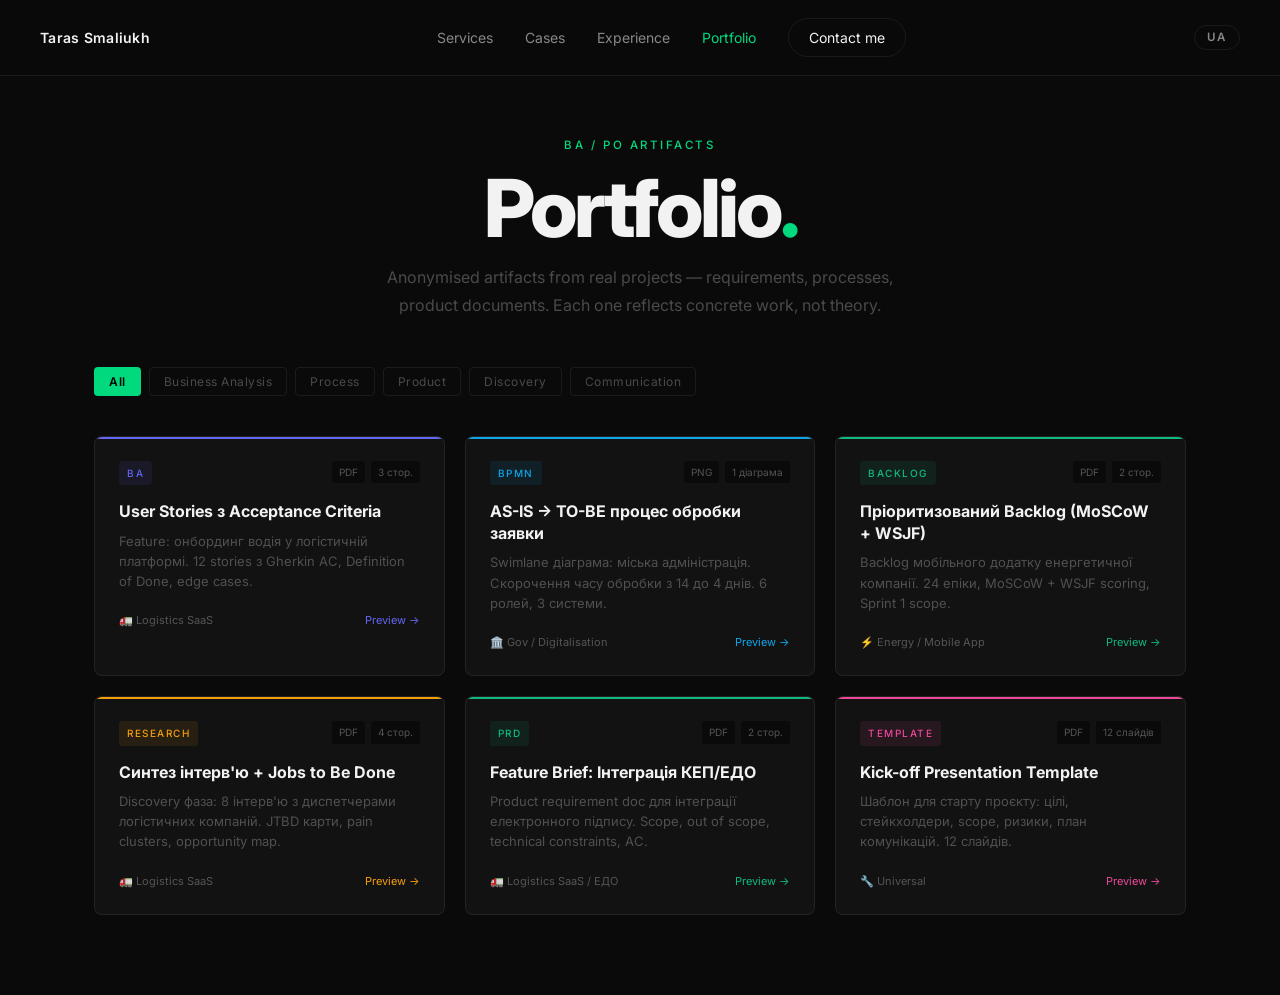
==== portfolio.html @ c3dc24fd "portfolio" ====
<!DOCTYPE html>
<html lang="en">
<head>
  <meta charset="UTF-8" />
  <meta name="viewport" content="width=device-width, initial-scale=1.0" />
  <title>Artifacts Portfolio — Taras Smaliukh</title>
  <meta name="description" content="BA/PO artifacts portfolio — user stories, BPMN processes, PRDs, discovery research. Anonymised real-project documents.">
  <link rel="preconnect" href="https://fonts.googleapis.com">
  <link href="https://fonts.googleapis.com/css2?family=Inter:wght@300;400;500;600;700;800&family=DM+Mono:wght@300;400;500&display=swap" rel="stylesheet">
  <link rel="stylesheet" href="style.css">
  <link rel="stylesheet" href="portfolio.css">
</head>
<body>

<!-- NAV -->
<nav class="nav" id="nav">
  <a class="nav__name" href="index.html">Taras Smaliukh</a>
  <div class="nav__links" id="navLinks">
    <a href="index.html#services" class="i18n" data-en="Services" data-uk="Послуги">Services</a>
    <a href="index.html#cases" class="i18n" data-en="Cases" data-uk="Кейси">Cases</a>
    <a href="index.html#timeline" class="i18n" data-en="Experience" data-uk="Досвід">Experience</a>
    <a href="portfolio.html" class="nav__portfolio-active">Portfolio</a>
    <a href="index.html#contact" class="nav__cta i18n" data-en="Contact me" data-uk="Зв'язатись">Contact me</a>
  </div>
  <div class="nav__right">
    <button class="lang-btn" id="langBtn" aria-label="Switch language">UA</button>
    <button class="nav__burger" aria-label="Menu" id="navBurger">
      <span></span><span></span><span></span>
    </button>
  </div>
</nav>

<!-- PAGE HEADER -->
<div class="pf-page-header">
  <div class="container">
    <span class="label fade-up i18n" data-en="BA / PO artifacts" data-uk="Артефакти BA / PO">BA / PO artifacts</span>
    <h1 class="pf-title fade-up">
      Portfolio<span class="pf-title-dot">.</span>
    </h1>
    <p class="pf-subtitle fade-up i18n"
       data-en="Anonymised artifacts from real projects — requirements, processes, product documents. Each one reflects concrete work, not theory."
       data-uk="Анонімізовані артефакти з реальних проектів — вимоги, процеси, продуктові документи. Кожен — конкретна робота, не теорія.">
      Anonymised artifacts from real projects — requirements, processes, product documents. Each one reflects concrete work, not theory.
    </p>
  </div>
</div>

<!-- FILTERS -->
<div class="pf-filters-bar">
  <div class="container">
    <div class="pf-filters" id="pfFilters"></div>
  </div>
</div>

<!-- GRID -->
<div class="pf-section">
  <div class="container">
    <div class="pf-grid" id="pfGrid"></div>
  </div>
</div>

<!-- MODAL -->
<div class="pf-overlay" id="pfOverlay" role="dialog" aria-modal="true">
  <div class="pf-modal" id="pfModal">
    <div class="pf-modal__header">
      <div>
        <span class="pf-modal__meta" id="pfModalMeta"></span>
        <h2 class="pf-modal__title" id="pfModalTitle"></h2>
      </div>
      <button class="pf-modal__close" id="pfModalClose" aria-label="Close">✕</button>
    </div>
    <div class="pf-modal__body">
      <div class="pf-preview" id="pfPreview"></div>
    </div>
  </div>
</div>

<script src="portfolio.js"></script>
</body>
</html>
---- style.css ----
/* ============================================================
   TOKENS
   ============================================================ */
:root {
  --bg:          #0a0a0a;
  --surface:     #121212;
  --surface-2:   #1a1a1a;
  --border:      rgba(255,255,255,.07);
  --border-h:    rgba(255,255,255,.14);
  --accent:      #00d97e;
  --accent-dim:  rgba(0,217,126,.1);
  --accent-glow: rgba(0,217,126,.25);
  --t1:          #f2f2f2;
  --t2:          rgba(242,242,242,.55);
  --t3:          rgba(242,242,242,.28);
  --r:           1.25rem;
  --font:        'Inter', -apple-system, sans-serif;
}

/* ============================================================
   RESET
   ============================================================ */
*, *::before, *::after { box-sizing: border-box; margin: 0; padding: 0; }
html  { scroll-behavior: smooth; font-size: 16px; }
body  {
  font-family: var(--font);
  background: var(--bg);
  color: var(--t1);
  line-height: 1.65;
  -webkit-font-smoothing: antialiased;
}
a    { color: inherit; text-decoration: none; }
img  { max-width: 100%; display: block; }
p    { line-height: 1.75; }

/* ============================================================
   LAYOUT
   ============================================================ */
.container {
  max-width: 1140px;
  margin: 0 auto;
  padding: 0 1.5rem;
}
.grid { display: grid; gap: 1.25rem; }
.grid--3 { grid-template-columns: repeat(auto-fit, minmax(260px, 1fr)); }

/* ============================================================
   NAV
   ============================================================ */
.nav {
  position: fixed;
  inset: 0 0 auto;
  z-index: 200;
  display: flex;
  align-items: center;
  justify-content: space-between;
  padding: 1.1rem 2.5rem;
  background: rgba(10,10,10,.85);
  backdrop-filter: blur(20px);
  -webkit-backdrop-filter: blur(20px);
  border-bottom: 1px solid var(--border);
  transition: padding .3s;
}
.nav.is-scrolled { padding-top: .75rem; padding-bottom: .75rem; }

.nav__name {
  font-size: .875rem;
  font-weight: 600;
  color: var(--t1);
  letter-spacing: .02em;
}
.nav__links {
  display: flex;
  align-items: center;
  gap: 2rem;
}
.nav__links a {
  font-size: .875rem;
  color: var(--t2);
  transition: color .2s;
}
.nav__links a:hover { color: var(--t1); }
.nav__cta {
  padding: .45rem 1.25rem;
  border: 1px solid var(--border);
  border-radius: 100px;
  color: var(--t1) !important;
  transition: border-color .2s, background .2s;
}
.nav__cta:hover {
  border-color: var(--accent) !important;
  background: var(--accent-dim) !important;
}

/* nav right group */
.nav__right {
  display: flex;
  align-items: center;
  gap: .75rem;
}

/* language toggle */
.lang-btn {
  background: none;
  border: 1px solid var(--border);
  color: var(--t2);
  border-radius: 100px;
  padding: .3rem .8rem;
  font-size: .72rem;
  font-family: var(--font);
  font-weight: 600;
  letter-spacing: .12em;
  cursor: pointer;
  transition: all .2s;
}
.lang-btn:hover { border-color: var(--accent); color: var(--accent); }

/* burger */
.nav__burger {
  display: none;
  flex-direction: column;
  gap: 5px;
  background: none;
  border: none;
  cursor: pointer;
  padding: .25rem;
}
.nav__burger span {
  display: block;
  width: 22px; height: 2px;
  background: var(--t1);
  border-radius: 2px;
}

/* ============================================================
   BUTTONS
   ============================================================ */
.btn {
  display: inline-flex;
  align-items: center;
  gap: .5rem;
  padding: .7rem 1.75rem;
  border-radius: 100px;
  font-size: .9rem;
  font-weight: 500;
  font-family: var(--font);
  cursor: pointer;
  transition: all .2s;
  border: none;
  white-space: nowrap;
}
.btn--primary { background: var(--accent); color: #000; }
.btn--primary:hover {
  background: #18f092;
  transform: translateY(-2px);
  box-shadow: 0 8px 24px var(--accent-glow);
}
.btn--ghost {
  background: transparent;
  color: var(--t1);
  border: 1px solid var(--border);
}
.btn--ghost:hover { border-color: var(--border-h); background: rgba(255,255,255,.05); }
.btn--cv { width: 100%; justify-content: center; margin-top: 1.5rem; }

/* ============================================================
   HERO — centered
   ============================================================ */
.hero {
  min-height: 100vh;
  display: flex;
  align-items: center;
  justify-content: center;
  padding: 9rem 2.5rem 5rem;
  background: radial-gradient(ellipse 60% 50% at 50% 80%, rgba(0,217,126,.05) 0%, transparent 70%);
}
.hero__inner {
  max-width: 820px;
  width: 100%;
  display: flex;
  flex-direction: column;
  align-items: center;
  text-align: center;
}

.hero__badge {
  display: inline-flex;
  align-items: center;
  gap: .5rem;
  padding: .35rem 1rem;
  border: 1px solid rgba(0,217,126,.3);
  background: var(--accent-dim);
  border-radius: 100px;
  font-size: .78rem;
  color: var(--accent);
  letter-spacing: .06em;
  text-transform: uppercase;
  margin-bottom: 2rem;
}
.hero__badge-dot {
  width: 7px; height: 7px;
  border-radius: 50%;
  background: var(--accent);
  animation: blink 2s ease-in-out infinite;
}
@keyframes blink {
  0%,100% { opacity: 1; }
  50%      { opacity: .25; }
}

.hero__title {
  font-size: clamp(2.75rem, 7vw, 5.5rem);
  font-weight: 800;
  line-height: 1.07;
  letter-spacing: -.03em;
  margin-bottom: 1.5rem;
}
.hero__title em { font-style: normal; color: var(--accent); }

.hero__sub {
  font-size: clamp(1rem, 2vw, 1.2rem);
  color: var(--t2);
  max-width: 560px;
  margin-bottom: 2.5rem;
  line-height: 1.7;
}

.hero__actions {
  display: flex;
  flex-wrap: wrap;
  gap: .875rem;
  justify-content: center;
  margin-bottom: 3.5rem;
}

.hero__stats {
  display: flex;
  align-items: center;
  flex-wrap: wrap;
  justify-content: center;
  gap: 1.75rem;
  padding: 1.5rem 2rem;
  background: var(--surface);
  border: 1px solid var(--border);
  border-radius: var(--r);
}
.stat { text-align: center; }
.stat__num {
  display: block;
  font-size: 1.9rem;
  font-weight: 700;
  color: var(--accent);
  line-height: 1;
  margin-bottom: .2rem;
}
.stat__label {
  font-size: .7rem;
  text-transform: uppercase;
  letter-spacing: .1em;
  color: var(--t2);
}
.stat__sep { width: 1px; height: 2.25rem; background: var(--border); }

/* ============================================================
   SECTIONS
   ============================================================ */
.section { padding: 6rem 0; }
.section--alt {
  background: var(--surface);
  border-top: 1px solid var(--border);
  border-bottom: 1px solid var(--border);
}
.section--cta {
  background: radial-gradient(ellipse 70% 60% at 50% 0%, rgba(0,217,126,.07) 0%, transparent 70%);
}

.section__head {
  text-align: center;
  margin-bottom: 3.5rem;
}
.section__head h2 {
  font-size: clamp(1.8rem, 4vw, 2.75rem);
  font-weight: 700;
  letter-spacing: -.025em;
  margin: .5rem 0 1rem;
}
.section__desc { color: var(--t2); font-size: 1.05rem; max-width: 480px; margin: 0 auto; }

.label {
  font-size: .72rem;
  text-transform: uppercase;
  letter-spacing: .22em;
  color: var(--accent);
  font-weight: 500;
}

/* ============================================================
   SERVICE CARDS
   ============================================================ */
.card {
  padding: 1.875rem;
  background: var(--surface);
  border: 1px solid var(--border);
  border-radius: var(--r);
  transition: border-color .25s, transform .25s, box-shadow .25s;
}
.card:hover {
  border-color: rgba(0,217,126,.25);
  transform: translateY(-3px);
  box-shadow: 0 12px 40px rgba(0,0,0,.4);
}
.card__icon { font-size: 1.75rem; margin-bottom: 1.1rem; }
.card h3 { font-size: 1.05rem; font-weight: 600; margin-bottom: .65rem; }
.card p  { font-size: .875rem; color: var(--t2); }

/* ============================================================
   PROCESS
   ============================================================ */
.process {
  display: flex;
  align-items: flex-start;
  gap: .5rem;
  flex-wrap: wrap;
  justify-content: center;
}
.process__step {
  flex: 1 1 180px;
  max-width: 220px;
  text-align: center;
  padding: 1.5rem 1rem;
}
.process__num {
  font-size: 2.75rem;
  font-weight: 800;
  color: var(--accent);
  opacity: .2;
  line-height: 1;
  margin-bottom: .75rem;
}
.process__step h3 { font-size: 1rem; font-weight: 600; margin-bottom: .5rem; }
.process__step p  { font-size: .84rem; color: var(--t2); line-height: 1.65; }
.process__arrow { font-size: 1.25rem; color: var(--t3); padding-top: 2.5rem; flex-shrink: 0; }

/* ============================================================
   CASE CARDS — always 2 columns
   ============================================================ */
.cases-grid {
  display: grid;
  grid-template-columns: repeat(2, 1fr);
  gap: 1.25rem;
}

.case-card {
  position: relative;
  padding: 2rem;
  background: var(--surface);
  border: 1px solid var(--border);
  border-radius: var(--r);
  overflow: hidden;
  transition: border-color .25s, transform .25s, box-shadow .25s;
}
.case-card::after {
  content: attr(data-n);
  position: absolute;
  top: 1.25rem; right: 1.75rem;
  font-size: 4.5rem;
  font-weight: 900;
  color: var(--t1);
  opacity: .03;
  line-height: 1;
  pointer-events: none;
  user-select: none;
}
.case-card:hover {
  border-color: rgba(0,217,126,.2);
  transform: translateY(-3px);
  box-shadow: 0 16px 48px rgba(0,0,0,.45);
}
.case-card__tag {
  display: inline-block;
  padding: .25rem .8rem;
  border: 1px solid var(--border);
  border-radius: 100px;
  font-size: .72rem;
  color: var(--t2);
  text-transform: uppercase;
  letter-spacing: .1em;
  margin-bottom: 1rem;
}
.case-card h3 { font-size: 1.1rem; font-weight: 600; margin-bottom: 1.25rem; line-height: 1.4; }
.case-card__body { display: flex; flex-direction: column; gap: .75rem; }
.case-card__body p { font-size: .875rem; color: var(--t2); }
.case-card__body strong { color: var(--t1); font-weight: 600; }
.accent-text { color: var(--accent); font-weight: 600; }

/* ============================================================
   TIMELINE
   ============================================================ */
.timeline {
  max-width: 780px;
  margin: 0 auto;
  position: relative;
}
.timeline::before {
  content: '';
  position: absolute;
  left: 148px;
  top: 0; bottom: 0;
  width: 1px;
  background: var(--border);
}
.timeline__item {
  display: grid;
  grid-template-columns: 140px 20px 1fr;
  gap: 0 1.5rem;
  padding: 1.25rem 0;
  cursor: pointer;
  align-items: start;
}
.timeline__meta { text-align: right; padding-top: .2rem; }
.timeline__period {
  font-size: .78rem;
  color: var(--t3);
  transition: color .2s;
}
.timeline__item:hover .timeline__period,
.timeline__item.is-active .timeline__period { color: var(--accent); }

.timeline__dot {
  width: 10px; height: 10px;
  border-radius: 50%;
  background: var(--surface-2);
  border: 2px solid var(--border);
  margin-top: .3rem;
  position: relative; left: 5px;
  transition: background .25s, box-shadow .25s, border-color .25s;
}
.timeline__item:hover .timeline__dot,
.timeline__item.is-active .timeline__dot {
  background: var(--accent);
  border-color: var(--accent);
  box-shadow: 0 0 14px var(--accent-glow);
}
.timeline__content h3 { font-size: 1.05rem; font-weight: 600; margin-bottom: .2rem; }
.timeline__role {
  display: block;
  font-size: .75rem;
  color: var(--accent);
  text-transform: uppercase;
  letter-spacing: .1em;
  margin-bottom: .5rem;
}
.timeline__content p {
  font-size: .84rem;
  color: var(--t2);
  line-height: 1.65;
  max-height: 0;
  overflow: hidden;
  opacity: 0;
  transition: max-height .4s ease, opacity .3s ease;
}
.timeline__item:hover .timeline__content p,
.timeline__item.is-active .timeline__content p { max-height: 120px; opacity: 1; }

/* ============================================================
   DOMAIN TAGS
   ============================================================ */
.tags { display: flex; flex-wrap: wrap; gap: .75rem; justify-content: center; }
.tag {
  padding: .55rem 1.25rem;
  border: 1px solid var(--border);
  border-radius: 100px;
  font-size: .875rem;
  color: var(--t2);
  transition: all .2s;
  cursor: default;
}
.tag:hover { border-color: rgba(0,217,126,.3); color: var(--t1); background: var(--accent-dim); }

/* ============================================================
   TOOLS
   ============================================================ */
.tools {
  display: grid;
  grid-template-columns: repeat(auto-fit, minmax(180px, 1fr));
  gap: 2rem;
}
.tool-group__label {
  font-size: .75rem;
  text-transform: uppercase;
  letter-spacing: .14em;
  color: var(--t2);
  margin-bottom: .75rem;
  font-weight: 500;
}
.tags--sm { gap: .5rem; justify-content: flex-start; }
.tags--sm .tag { padding: .4rem .9rem; font-size: .8rem; }

/* ============================================================
   CONTACT
   ============================================================ */
.contact-layout {
  display: grid;
  grid-template-columns: 300px 1fr;
  gap: 4rem;
  align-items: start;
}

.contact-left .label { display: block; margin-bottom: .5rem; }
.contact-left h2 {
  font-size: clamp(1.5rem, 3vw, 2.25rem);
  font-weight: 700;
  letter-spacing: -.025em;
  line-height: 1.25;
  margin-bottom: 1rem;
}
.contact-left > p { color: var(--t2); font-size: .95rem; margin-bottom: 1.75rem; }

.contact-info { display: flex; flex-direction: column; gap: .75rem; margin-bottom: 0; }
.contact-info__item {
  display: flex;
  align-items: center;
  gap: .75rem;
  font-size: .9rem;
  color: var(--t2);
  transition: color .2s;
}
a.contact-info__item:hover { color: var(--t1); }
.contact-info__icon { font-size: 1rem; flex-shrink: 0; }

/* form */
.contact-form {
  display: flex;
  flex-direction: column;
  gap: 1.25rem;
  background: var(--surface);
  border: 1px solid var(--border);
  border-radius: var(--r);
  padding: 2rem;
}
.form-row { display: grid; grid-template-columns: 1fr 1fr; gap: 1.25rem; }
.form-field { display: flex; flex-direction: column; gap: .4rem; }
.form-field label { font-size: .8rem; color: var(--t2); font-weight: 500; }
.form-field input,
.form-field textarea {
  background: var(--bg);
  border: 1px solid var(--border);
  border-radius: var(--r-sm, .75rem);
  padding: .75rem 1rem;
  color: var(--t1);
  font-family: var(--font);
  font-size: .9rem;
  outline: none;
  transition: border-color .2s;
  resize: none;
}
.form-field input:focus,
.form-field textarea:focus { border-color: var(--accent); }
.form-field input::placeholder,
.form-field textarea::placeholder { color: var(--t3); }

.form-actions { display: flex; align-items: center; gap: 1rem; flex-wrap: wrap; }

/* field error state */
.form-field.has-error label { color: #ff6b6b; }
.form-field.has-error input,
.form-field.has-error textarea { border-color: #ff6b6b; }

/* form status message */
.form-status { font-size: .875rem; line-height: 1.5; margin-top: .25rem; min-height: 1.25rem; }
.form-status--ok  { color: var(--accent); }
.form-status--err { color: #ff6b6b; }

/* copy email button */
.contact-info__copy {
  background: none;
  border: none;
  font-family: var(--font);
  cursor: pointer;
  text-align: left;
}
.contact-info__copy:hover { color: var(--t1); }

/* submit button disabled state */
.btn:disabled { opacity: .6; cursor: not-allowed; transform: none !important; box-shadow: none !important; }

/* ============================================================
   TOAST
   ============================================================ */
.toast {
  position: fixed;
  bottom: 2rem;
  left: 50%;
  transform: translateX(-50%) translateY(1rem);
  background: var(--surface-2);
  border: 1px solid var(--border);
  color: var(--t1);
  padding: .75rem 1.5rem;
  border-radius: 100px;
  font-size: .875rem;
  font-family: var(--font);
  white-space: nowrap;
  z-index: 9999;
  opacity: 0;
  transition: opacity .25s, transform .25s;
  pointer-events: none;
}
.toast--visible { opacity: 1; transform: translateX(-50%) translateY(0); }
.toast--success { border-color: rgba(0,217,126,.3); color: var(--accent); }

/* ============================================================
   FOOTER
   ============================================================ */
.footer { border-top: 1px solid var(--border); padding: 1.75rem 0; }
.footer__inner {
  display: flex;
  justify-content: space-between;
  align-items: center;
  flex-wrap: wrap;
  gap: .5rem;
  font-size: .82rem;
  color: var(--t3);
}

/* ============================================================
   SCROLL ANIMATIONS
   ============================================================ */
.fade-up {
  opacity: 0;
  transform: translateY(28px);
  transition: opacity .65s ease, transform .65s ease;
}
.fade-up.is-visible { opacity: 1; transform: translateY(0); }

.grid .fade-up:nth-child(2) { transition-delay: .08s; }
.grid .fade-up:nth-child(3) { transition-delay: .16s; }
.grid .fade-up:nth-child(4) { transition-delay: .24s; }
.grid .fade-up:nth-child(5) { transition-delay: .32s; }
.grid .fade-up:nth-child(6) { transition-delay: .40s; }

/* ============================================================
   RESPONSIVE
   ============================================================ */
@media (max-width: 900px) {
  .nav__links { display: none; }
  .nav__burger { display: flex; }
  .nav__links.is-open {
    display: flex;
    flex-direction: column;
    position: fixed;
    inset: 0;
    background: var(--surface);
    z-index: 199;
    justify-content: center;
    align-items: center;
    gap: 2rem;
  }
  .nav__links.is-open a { font-size: 1.25rem; }
}

@media (max-width: 840px) {
  .contact-layout { grid-template-columns: 1fr; gap: 2.5rem; }
  .btn--cv { width: auto; }
}

@media (max-width: 720px) {
  .hero { padding: 7rem 1.5rem 3.5rem; }
  .hero__stats { gap: 1.25rem; padding: 1.25rem 1.5rem; }
  .stat__sep { display: none; }
  .section { padding: 4rem 0; }
  .process__arrow { display: none; }
  .process { flex-direction: column; align-items: center; }
  .cases-grid { grid-template-columns: 1fr; }
  .timeline::before { left: 108px; }
  .timeline__item { grid-template-columns: 100px 20px 1fr; gap: 0 1rem; }
  .footer__inner { flex-direction: column; text-align: center; }
}

@media (max-width: 540px) {
  .nav { padding-left: 1.25rem; padding-right: 1.25rem; }
  .form-row { grid-template-columns: 1fr; }
  .form-actions { flex-direction: column; align-items: flex-start; }
  .hero__stats { flex-direction: column; align-items: center; }
}
---- portfolio.css ----
/* ============================================================
   PORTFOLIO PAGE
   ============================================================ */

/* --- Active nav link --- */
.nav__portfolio-active {
  color: var(--accent) !important;
}

/* --- Page header --- */
.pf-page-header {
  padding: 130px 0 48px;
  text-align: center;
}

.pf-title {
  font-size: clamp(40px, 7vw, 80px);
  font-weight: 800;
  letter-spacing: -3px;
  margin: 12px 0 16px;
  line-height: 1;
}

.pf-title-dot { color: var(--accent); }

.pf-subtitle {
  color: var(--t3);
  font-size: 1rem;
  max-width: 520px;
  margin: 0 auto;
  line-height: 1.7;
}

/* --- Filters --- */
.pf-filters-bar {
  padding: 0 0 40px;
}

.pf-filters {
  display: flex;
  gap: 8px;
  flex-wrap: wrap;
}

.pf-filter-btn {
  padding: 6px 14px;
  border-radius: 4px;
  font-size: 12px;
  font-family: inherit;
  letter-spacing: 0.5px;
  cursor: pointer;
  border: 1px solid var(--border);
  background: transparent;
  color: var(--t3);
  transition: all 0.2s;
}

.pf-filter-btn:hover { color: var(--t1); border-color: #444; }

.pf-filter-btn.is-active {
  border-color: transparent;
  color: #000;
  font-weight: 600;
}

/* --- Grid --- */
.pf-section {
  padding-bottom: 80px;
}

.pf-grid {
  display: grid;
  grid-template-columns: repeat(auto-fill, minmax(310px, 1fr));
  gap: 20px;
}

/* --- Card --- */
.pf-card {
  background: var(--surface);
  border: 1px solid var(--border);
  border-radius: 8px;
  padding: 24px;
  position: relative;
  overflow: hidden;
  cursor: pointer;
  transition: transform 0.25s ease, border-color 0.25s ease;
}

.pf-card:hover {
  transform: translateY(-4px);
  border-color: #333;
}

.pf-card__accent {
  position: absolute;
  top: 0; left: 0; right: 0;
  height: 2px;
}

.pf-card__top {
  display: flex;
  justify-content: space-between;
  align-items: flex-start;
  margin-bottom: 16px;
}

.pf-tag {
  font-size: 10px;
  font-weight: 500;
  letter-spacing: 1.5px;
  text-transform: uppercase;
  padding: 4px 8px;
  border-radius: 3px;
}

.pf-card__badges {
  display: flex;
  gap: 6px;
}

.pf-badge {
  font-size: 10px;
  color: #555;
  background: var(--bg);
  padding: 3px 7px;
  border-radius: 3px;
}

.pf-card__title {
  font-size: 16px;
  font-weight: 700;
  margin: 0 0 8px;
  line-height: 1.35;
}

.pf-card__desc {
  font-size: 13px;
  color: var(--t3);
  line-height: 1.55;
  margin: 0 0 20px;
}

.pf-card__footer {
  display: flex;
  justify-content: space-between;
  align-items: center;
}

.pf-card__domain { font-size: 11px; color: #555; }

.pf-card__cta {
  font-size: 11px;
  display: flex;
  align-items: center;
  gap: 4px;
}

/* --- Modal --- */
.pf-overlay {
  position: fixed;
  inset: 0;
  background: rgba(0,0,0,0.85);
  display: flex;
  align-items: center;
  justify-content: center;
  z-index: 1000;
  padding: 20px;
  opacity: 0;
  pointer-events: none;
  transition: opacity 0.2s;
}

.pf-overlay.is-open {
  opacity: 1;
  pointer-events: auto;
}

.pf-modal {
  background: var(--surface);
  border: 1px solid #222;
  border-radius: 10px;
  width: 100%;
  max-width: 680px;
  max-height: 85vh;
  overflow: hidden;
  display: flex;
  flex-direction: column;
  transform: translateY(20px);
  transition: transform 0.25s ease;
}

.pf-overlay.is-open .pf-modal {
  transform: translateY(0);
}

.pf-modal__header {
  padding: 20px 24px;
  border-bottom: 1px solid var(--border);
  display: flex;
  justify-content: space-between;
  align-items: flex-start;
}

.pf-modal__meta {
  font-size: 10px;
  letter-spacing: 1.5px;
  text-transform: uppercase;
  display: block;
  margin-bottom: 6px;
}

.pf-modal__title {
  font-size: 20px;
  font-weight: 700;
  margin: 0;
  line-height: 1.3;
}

.pf-modal__close {
  background: var(--bg);
  border: none;
  color: var(--t3);
  width: 32px;
  height: 32px;
  border-radius: 6px;
  cursor: pointer;
  font-size: 16px;
  display: flex;
  align-items: center;
  justify-content: center;
  font-family: inherit;
  flex-shrink: 0;
  margin-left: 12px;
  transition: color 0.2s;
}

.pf-modal__close:hover { color: var(--t1); }

.pf-modal__body {
  padding: 20px 24px;
  overflow-y: auto;
  flex: 1;
}

.pf-preview {
  background: var(--bg);
  border: 1px solid var(--border);
  border-radius: 6px;
  padding: 20px;
}

.pf-preview pre {
  margin: 0;
  font-size: 12px;
  line-height: 1.75;
  color: #aaa;
  white-space: pre-wrap;
  font-family: 'DM Mono', 'Fira Code', 'Consolas', monospace;
}

/* --- Cases CTA (in index.html) --- */
.cases-cta {
  text-align: center;
  padding-top: 2.5rem;
}

.cases-cta p {
  color: var(--t3);
  margin-bottom: 1rem;
  font-size: 0.9rem;
}

/* --- Responsive --- */
@media (max-width: 720px) {
  .pf-grid { grid-template-columns: 1fr; }
  .pf-title { letter-spacing: -2px; }
  .pf-page-header { padding-top: 110px; }
}

@media (max-width: 540px) {
  .pf-modal { max-height: 95vh; }
  .pf-modal__header { padding: 16px; }
  .pf-modal__body { padding: 16px; }
}
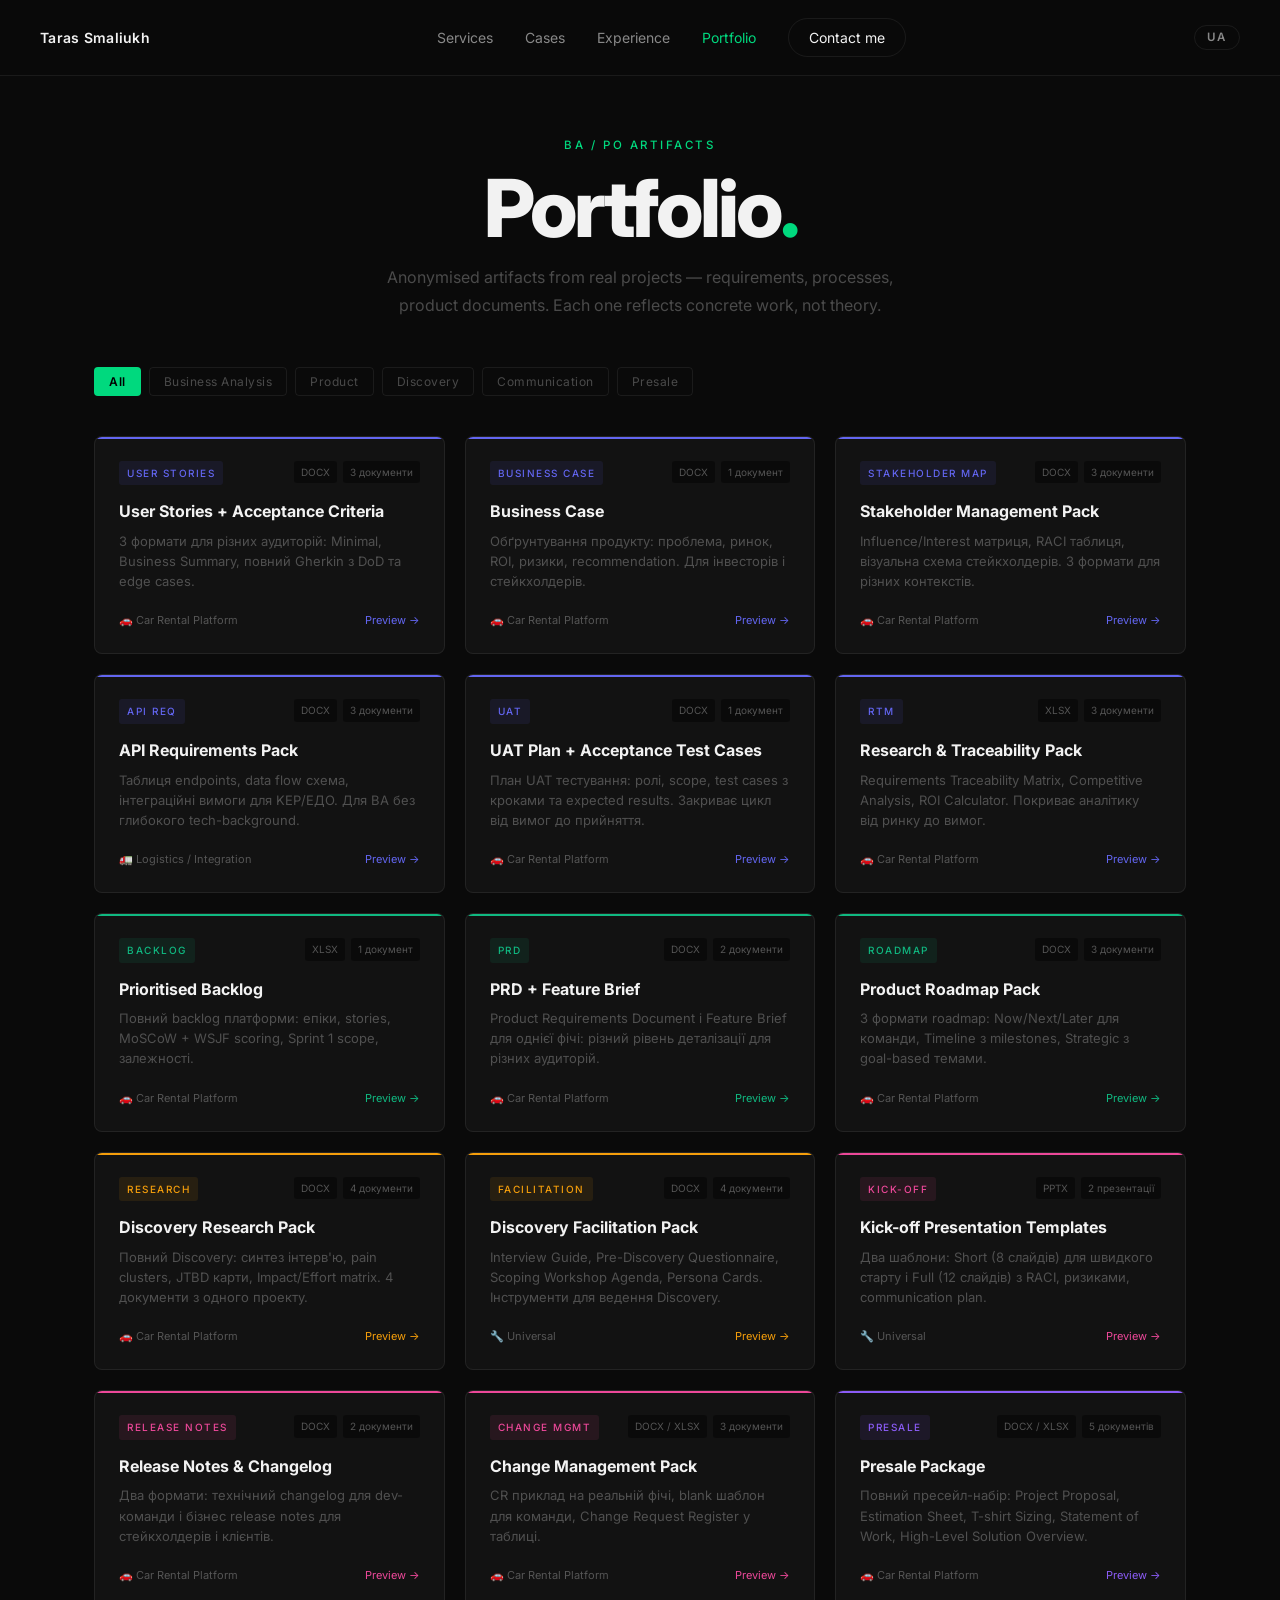
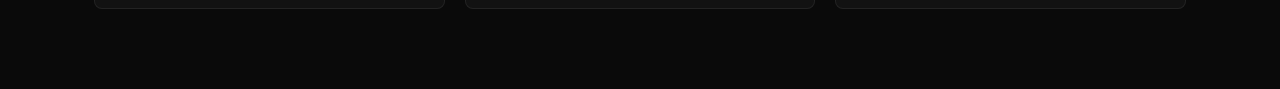
==== commit f3703eee: "portfolio: expand to 15 real artifact cards with Drive URL support" ====
--- a/portfolio.html
+++ b/portfolio.html
@@ -71,6 +71,7 @@
     </div>
     <div class="pf-modal__body">
       <div class="pf-preview" id="pfPreview"></div>
+      <div class="pf-modal__footer" id="pfModalFooter"></div>
     </div>
   </div>
 </div>
--- a/portfolio.css
+++ b/portfolio.css
@@ -258,6 +258,43 @@
   font-family: 'DM Mono', 'Fira Code', 'Consolas', monospace;
 }
 
+/* --- Modal footer --- */
+.pf-modal__footer {
+  margin-top: 16px;
+}
+
+.pf-btn-drive {
+  display: inline-block;
+  width: 100%;
+  padding: 12px;
+  border-radius: 6px;
+  color: #000;
+  font-size: 13px;
+  font-weight: 600;
+  font-family: inherit;
+  text-align: center;
+  text-decoration: none;
+  letter-spacing: 0.3px;
+  transition: opacity 0.2s;
+}
+
+.pf-btn-drive:hover { opacity: 0.85; }
+
+.pf-no-link {
+  font-size: 12px;
+  color: #555;
+  text-align: center;
+  margin: 0;
+  padding: 8px 0;
+}
+
+.pf-no-link a {
+  color: var(--accent);
+  text-decoration: none;
+}
+
+.pf-no-link a:hover { text-decoration: underline; }
+
 /* --- Cases CTA (in index.html) --- */
 .cases-cta {
   text-align: center;
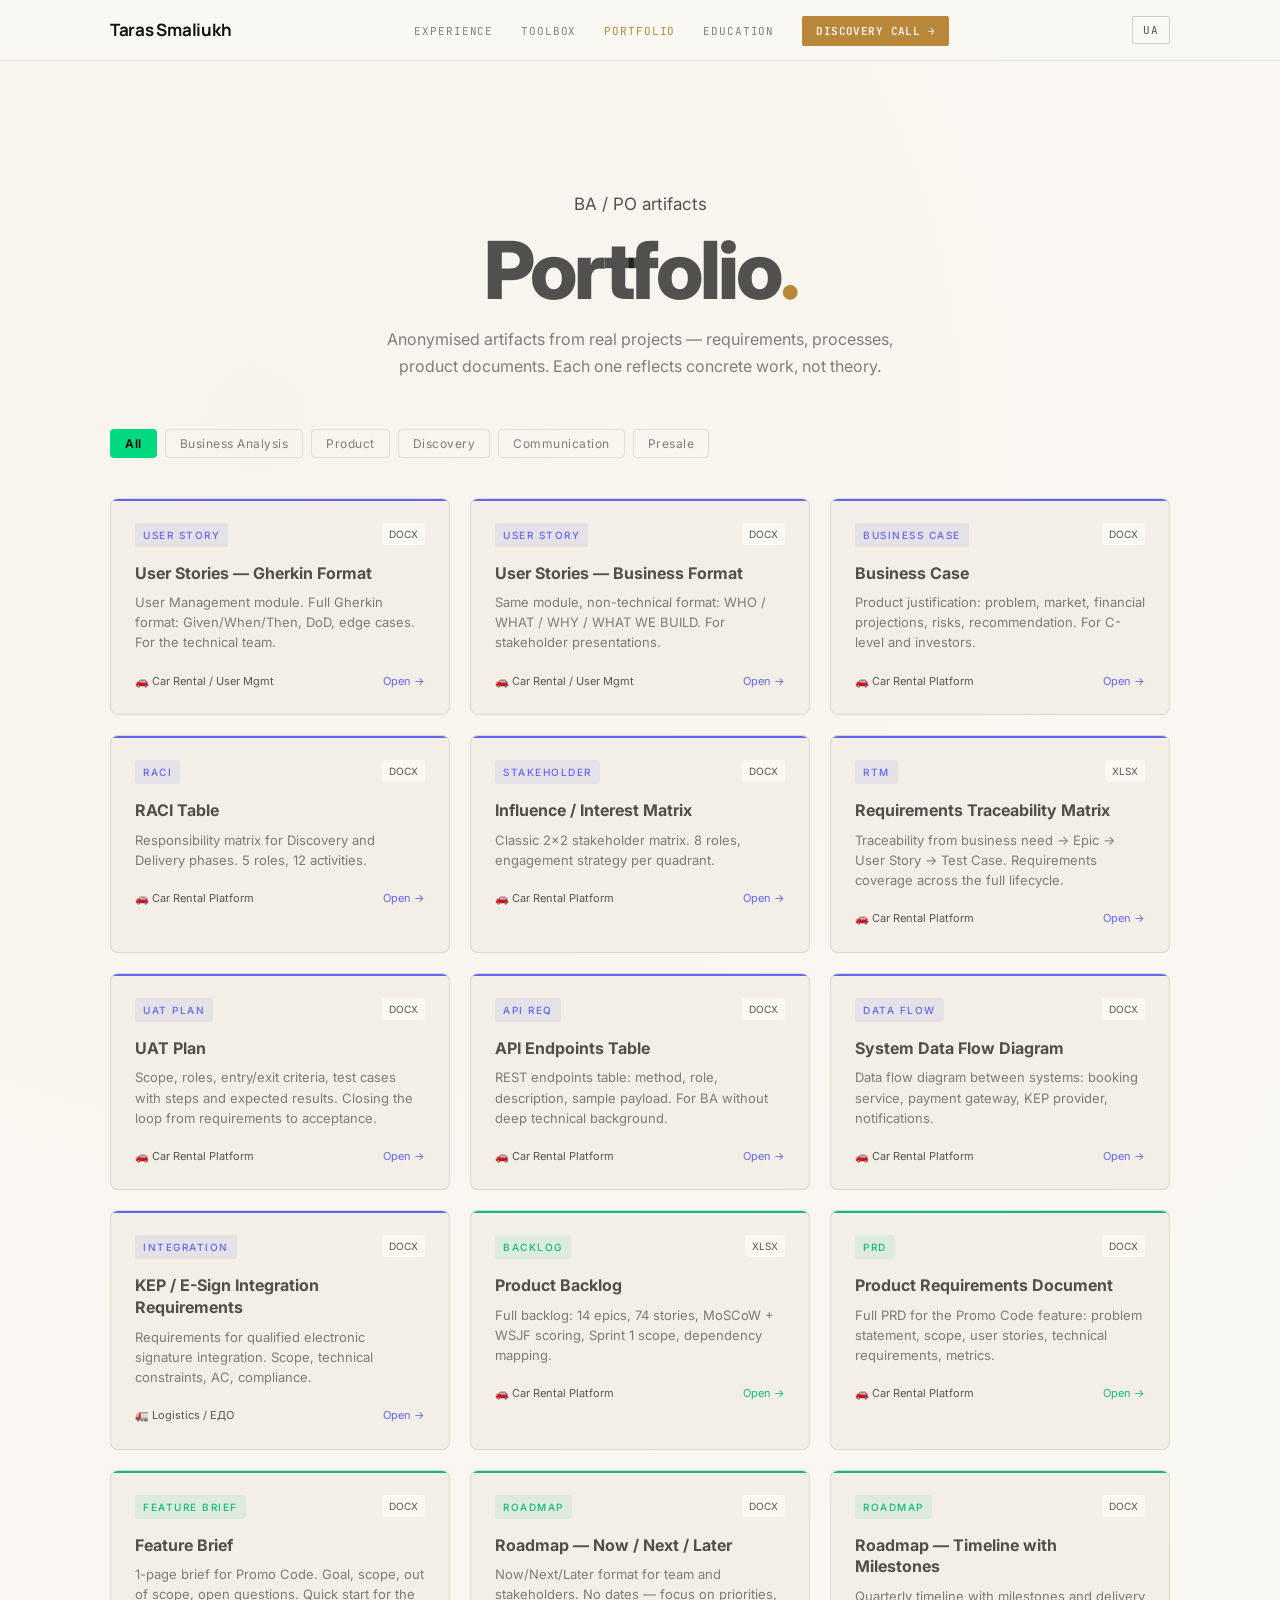
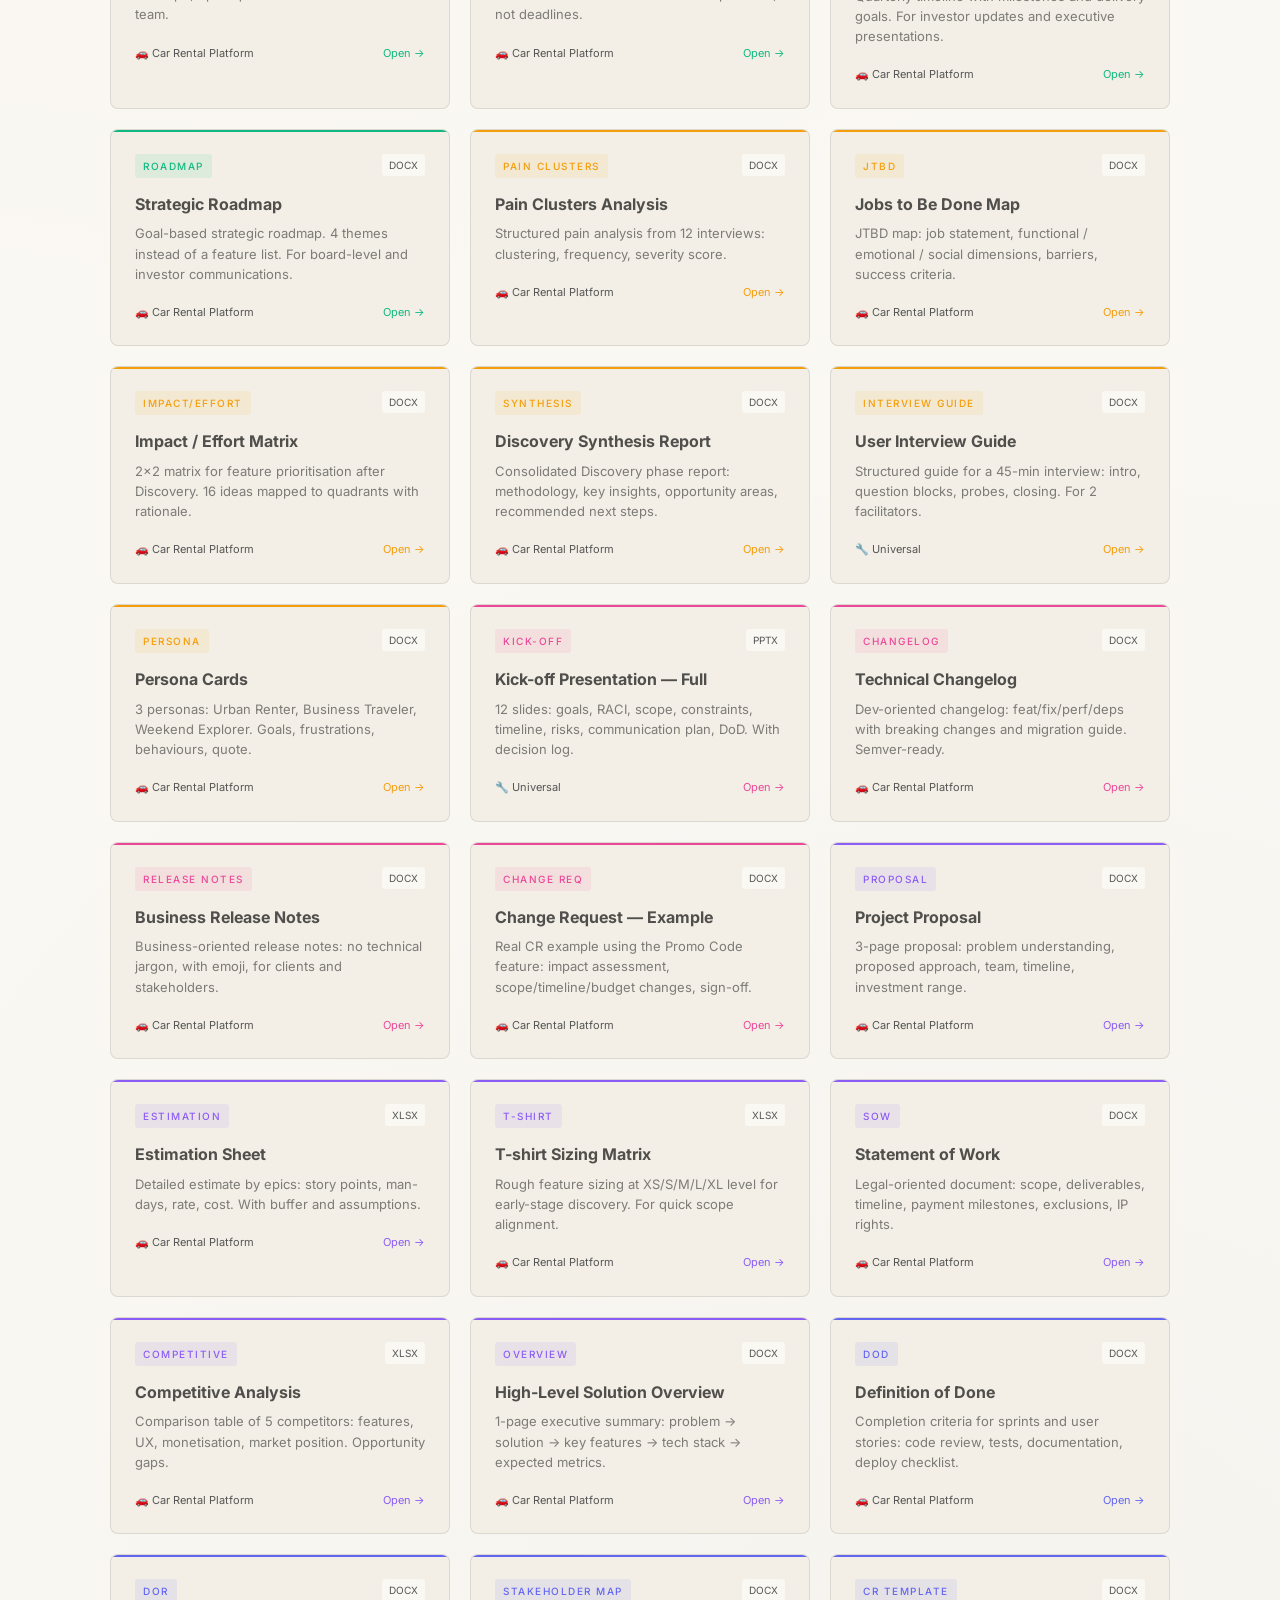
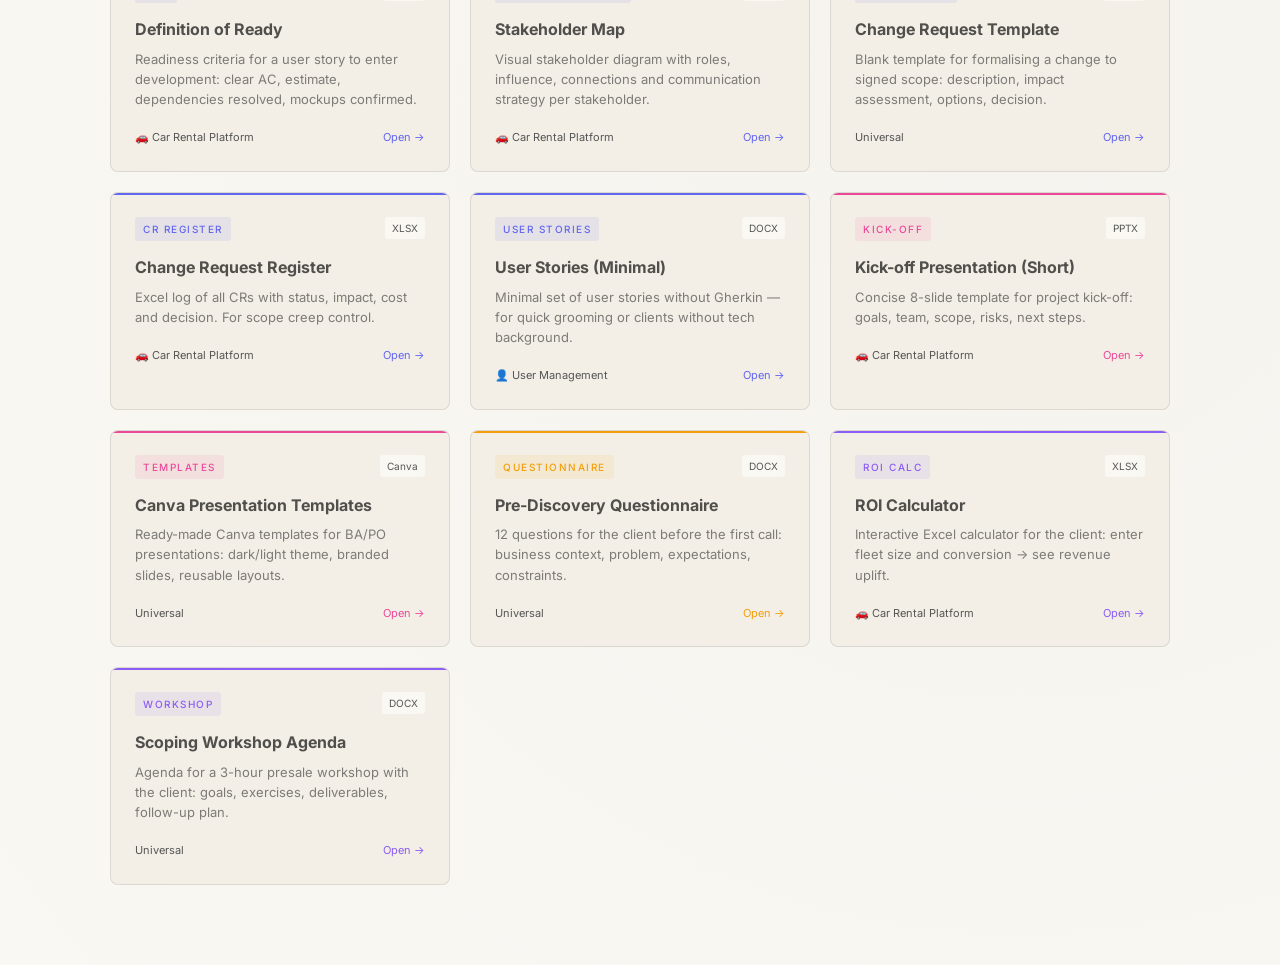
==== commit d453ccd2: "feat(cv): restore Portfolio page to nav + align design with Paper Atelier ivory/gold theme - Add Por" ====
--- a/portfolio.html
+++ b/portfolio.html
@@ -6,7 +6,8 @@
   <title>Artifacts Portfolio — Taras Smaliukh</title>
   <meta name="description" content="BA/PO artifacts portfolio — user stories, BPMN processes, PRDs, discovery research. Anonymised real-project documents.">
   <link rel="preconnect" href="https://fonts.googleapis.com">
-  <link href="https://fonts.googleapis.com/css2?family=Inter:wght@300;400;500;600;700;800&family=DM+Mono:wght@300;400;500&display=swap" rel="stylesheet">
+  <link rel="preconnect" href="https://fonts.gstatic.com" crossorigin>
+  <link href="https://fonts.googleapis.com/css2?family=Manrope:wght@400;500;600;700;800&family=Inter:wght@400;500;600;700&family=JetBrains+Mono:wght@400;500;600&display=swap" rel="stylesheet">
   <link rel="stylesheet" href="style.css">
   <link rel="stylesheet" href="portfolio.css">
 </head>
@@ -14,19 +15,21 @@
 
 <!-- NAV -->
 <nav class="nav" id="nav">
-  <a class="nav__name" href="index.html">Taras Smaliukh</a>
-  <div class="nav__links" id="navLinks">
-    <a href="index.html#services" class="i18n" data-en="Services" data-uk="Послуги">Services</a>
-    <a href="index.html#cases" class="i18n" data-en="Cases" data-uk="Кейси">Cases</a>
-    <a href="index.html#timeline" class="i18n" data-en="Experience" data-uk="Досвід">Experience</a>
-    <a href="portfolio.html" class="nav__portfolio-active">Portfolio</a>
-    <a href="index.html#contact" class="nav__cta i18n" data-en="Contact me" data-uk="Зв'язатись">Contact me</a>
-  </div>
-  <div class="nav__right">
-    <button class="lang-btn" id="langBtn" aria-label="Switch language">UA</button>
-    <button class="nav__burger" aria-label="Menu" id="navBurger">
-      <span></span><span></span><span></span>
-    </button>
+  <div class="nav__inner">
+    <a class="nav__name" href="index.html">Taras Smaliukh</a>
+    <ul class="nav__links" id="navLinks">
+      <li><a href="index.html#experience" class="i18n" data-en="Experience" data-uk="Досвід">Experience</a></li>
+      <li><a href="index.html#tools" class="i18n" data-en="Toolbox" data-uk="Інструменти">Toolbox</a></li>
+      <li><a href="portfolio.html" class="nav__portfolio-active i18n" data-en="Portfolio" data-uk="Портфоліо">Portfolio</a></li>
+      <li><a href="index.html#education" class="i18n" data-en="Education" data-uk="Освіта">Education</a></li>
+      <li><a href="https://ascendgriffin.org" target="_blank" rel="noopener" class="nav__cta i18n" data-en="Discovery Call →" data-uk="Discovery Call →">Discovery Call →</a></li>
+    </ul>
+    <div class="nav__right">
+      <button class="lang-btn" id="langBtn" aria-label="Switch language">UA</button>
+      <button class="nav__burger" aria-label="Menu" id="navBurger">
+        <span></span><span></span><span></span>
+      </button>
+    </div>
   </div>
 </nav>
 
--- a/style.css
+++ b/style.css
@@ -1,135 +1,340 @@
 /* ============================================================
-   TOKENS
-   ============================================================ */
+   ASCEND GRIFFIN-aligned CV site — Paper Atelier theme
+   ============================================================ */
+
 :root {
-  --bg:          #0a0a0a;
-  --surface:     #121212;
-  --surface-2:   #1a1a1a;
-  --border:      rgba(255,255,255,.07);
-  --border-h:    rgba(255,255,255,.14);
-  --accent:      #00d97e;
-  --accent-dim:  rgba(0,217,126,.1);
-  --accent-glow: rgba(0,217,126,.25);
-  --t1:          #f2f2f2;
-  --t2:          rgba(242,242,242,.55);
-  --t3:          rgba(242,242,242,.28);
-  --r:           1.25rem;
-  --font:        'Inter', -apple-system, sans-serif;
+  /* Backgrounds (Paper Atelier ivory-first) */
+  --bg-0: #FAF8F3;
+  --bg-1: #F3EFE6;
+  --bg-2: #EAE4D6;
+  --bg-3: #E0D8C4;
+  --bg-ink: #1A1916;
+
+  /* Text */
+  --text-1: #111111;
+  --text-2: rgba(17, 17, 17, .72);
+  --text-3: rgba(17, 17, 17, .52);
+  --text-4: rgba(17, 17, 17, .32);
+  --text-on-ink: #FAFAFA;
+  --text-on-ink-muted: rgba(250, 250, 250, .72);
+
+  /* Borders */
+  --border-1: rgba(17, 17, 17, .10);
+  --border-2: rgba(17, 17, 17, .18);
+  --border-3: rgba(17, 17, 17, .34);
+
+  /* Accent — editorial gold (matches Ascend Griffin) */
+  --accent: #B8873A;
+  --accent-hover: #A3762A;
+  --accent-pressed: #8B6422;
+  --accent-subtle: rgba(184, 135, 58, .10);
+  --accent-border: rgba(184, 135, 58, .40);
+  --accent-ink: #FAF8F3;
+
+  /* Semantic */
+  --success: #2E7D4F;
+  --warning: #B5721B;
+  --danger: #B23B3B;
+
+  /* Fonts */
+  --font-display: "Manrope", ui-sans-serif, system-ui, sans-serif;
+  --font-body: "Inter", ui-sans-serif, system-ui, sans-serif;
+  --font-mono: "JetBrains Mono", ui-monospace, SFMono-Regular, Menlo, monospace;
+
+  /* Motion */
+  --dur-fast: 140ms;
+  --dur-base: 240ms;
+  --ease: cubic-bezier(0.2, 0.8, 0.2, 1);
+
+  /* Shadow */
+  --shadow-sm: 0 1px 2px rgba(17, 17, 17, .04), 0 1px 3px rgba(17, 17, 17, .06);
+  --shadow-md: 0 4px 12px rgba(17, 17, 17, .06), 0 2px 4px rgba(17, 17, 17, .04);
+  --shadow-lg: 0 18px 36px rgba(17, 17, 17, .08), 0 6px 12px rgba(17, 17, 17, .05);
+
+  --r: 4px;
+  --container: 1140px;
 }
 
 /* ============================================================
    RESET
    ============================================================ */
 *, *::before, *::after { box-sizing: border-box; margin: 0; padding: 0; }
-html  { scroll-behavior: smooth; font-size: 16px; }
-body  {
-  font-family: var(--font);
-  background: var(--bg);
-  color: var(--t1);
-  line-height: 1.65;
+html { scroll-behavior: smooth; font-size: 16px; }
+body {
+  font-family: var(--font-body);
+  background: var(--bg-0);
+  color: var(--text-2);
+  font-size: 17px;
+  line-height: 1.6;
   -webkit-font-smoothing: antialiased;
-}
-a    { color: inherit; text-decoration: none; }
-img  { max-width: 100%; display: block; }
-p    { line-height: 1.75; }
+  -moz-osx-font-smoothing: grayscale;
+  background-image:
+    radial-gradient(circle at 20% 10%, rgba(184, 135, 58, .03), transparent 40%),
+    radial-gradient(circle at 80% 80%, rgba(17, 17, 17, .02), transparent 40%);
+}
+a { color: inherit; text-decoration: none; }
+img { max-width: 100%; display: block; }
+button { font-family: inherit; cursor: pointer; }
+
+:focus { outline: none; }
+:focus-visible {
+  outline: 2px solid var(--accent);
+  outline-offset: 3px;
+  border-radius: 2px;
+}
 
 /* ============================================================
    LAYOUT
    ============================================================ */
 .container {
-  max-width: 1140px;
+  max-width: var(--container);
   margin: 0 auto;
-  padding: 0 1.5rem;
-}
-.grid { display: grid; gap: 1.25rem; }
-.grid--3 { grid-template-columns: repeat(auto-fit, minmax(260px, 1fr)); }
+  padding: 0 40px;
+}
+@media (max-width: 720px) {
+  .container { padding: 0 20px; }
+}
+
+.section {
+  padding: 88px 0;
+}
+.section--alt {
+  background: var(--bg-1);
+}
+.section__head {
+  margin-bottom: 56px;
+  max-width: 720px;
+}
+.section__head h2 {
+  font-family: var(--font-display);
+  font-size: clamp(28px, 4vw, 40px);
+  font-weight: 800;
+  letter-spacing: -0.025em;
+  line-height: 1.1;
+  color: var(--text-1);
+  margin: 0 0 16px;
+}
+.section__head em {
+  font-style: italic;
+  color: var(--accent);
+  font-weight: 700;
+}
+.section__head .label {
+  display: inline-block;
+  font-family: var(--font-mono);
+  font-size: 11px;
+  letter-spacing: 0.14em;
+  text-transform: uppercase;
+  color: var(--accent-pressed);
+  margin-bottom: 16px;
+}
+.section__desc {
+  font-size: 17px;
+  line-height: 1.6;
+  color: var(--text-2);
+  max-width: 56ch;
+  margin: 0;
+}
 
 /* ============================================================
    NAV
    ============================================================ */
 .nav {
-  position: fixed;
-  inset: 0 0 auto;
-  z-index: 200;
+  position: sticky;
+  top: 0;
+  z-index: 100;
+  background: var(--bg-0);
+  border-bottom: 1px solid var(--border-1);
+  transition: padding var(--dur-fast) var(--ease);
+}
+.nav__inner {
+  max-width: var(--container);
+  margin: 0 auto;
+  padding: 16px 40px;
   display: flex;
   align-items: center;
   justify-content: space-between;
-  padding: 1.1rem 2.5rem;
-  background: rgba(10,10,10,.85);
-  backdrop-filter: blur(20px);
-  -webkit-backdrop-filter: blur(20px);
-  border-bottom: 1px solid var(--border);
-  transition: padding .3s;
-}
-.nav.is-scrolled { padding-top: .75rem; padding-bottom: .75rem; }
-
+  gap: 24px;
+}
+@media (max-width: 720px) {
+  .nav__inner { padding: 14px 20px; }
+}
 .nav__name {
-  font-size: .875rem;
-  font-weight: 600;
-  color: var(--t1);
-  letter-spacing: .02em;
+  font-family: var(--font-display);
+  font-size: 17px;
+  font-weight: 700;
+  letter-spacing: -0.015em;
+  color: var(--text-1);
 }
 .nav__links {
   display: flex;
   align-items: center;
-  gap: 2rem;
+  gap: 28px;
+  list-style: none;
 }
 .nav__links a {
-  font-size: .875rem;
-  color: var(--t2);
-  transition: color .2s;
-}
-.nav__links a:hover { color: var(--t1); }
+  font-family: var(--font-mono);
+  font-size: 11px;
+  letter-spacing: 0.08em;
+  text-transform: uppercase;
+  color: var(--text-3);
+  transition: color var(--dur-fast) var(--ease);
+}
+.nav__links a:hover { color: var(--text-1); }
 .nav__cta {
-  padding: .45rem 1.25rem;
-  border: 1px solid var(--border);
-  border-radius: 100px;
-  color: var(--t1) !important;
-  transition: border-color .2s, background .2s;
+  background: var(--accent);
+  color: var(--accent-ink) !important;
+  padding: 8px 14px;
+  border-radius: 2px;
+  font-weight: 600;
+  letter-spacing: 0.04em !important;
+  transition: background var(--dur-fast) var(--ease);
 }
 .nav__cta:hover {
-  border-color: var(--accent) !important;
-  background: var(--accent-dim) !important;
-}
-
-/* nav right group */
-.nav__right {
-  display: flex;
-  align-items: center;
-  gap: .75rem;
-}
-
-/* language toggle */
+  background: var(--accent-hover);
+  color: var(--accent-ink) !important;
+}
+.nav__right { display: flex; align-items: center; gap: 16px; }
 .lang-btn {
-  background: none;
-  border: 1px solid var(--border);
-  color: var(--t2);
-  border-radius: 100px;
-  padding: .3rem .8rem;
-  font-size: .72rem;
-  font-family: var(--font);
-  font-weight: 600;
-  letter-spacing: .12em;
-  cursor: pointer;
-  transition: all .2s;
-}
-.lang-btn:hover { border-color: var(--accent); color: var(--accent); }
-
-/* burger */
+  background: transparent;
+  border: 1px solid var(--border-2);
+  padding: 6px 10px;
+  font-family: var(--font-mono);
+  font-size: 11px;
+  letter-spacing: 0.08em;
+  color: var(--text-2);
+  border-radius: 2px;
+  transition: all var(--dur-fast) var(--ease);
+}
+.lang-btn:hover { border-color: var(--accent); color: var(--accent-pressed); }
 .nav__burger {
   display: none;
+  background: transparent;
+  border: 1px solid var(--border-2);
+  padding: 6px 10px;
+  border-radius: 2px;
   flex-direction: column;
-  gap: 5px;
-  background: none;
-  border: none;
-  cursor: pointer;
-  padding: .25rem;
+  gap: 3px;
 }
 .nav__burger span {
   display: block;
-  width: 22px; height: 2px;
-  background: var(--t1);
-  border-radius: 2px;
+  width: 16px;
+  height: 1.5px;
+  background: var(--text-1);
+}
+@media (max-width: 720px) {
+  .nav__links { display: none; }
+  .nav__burger { display: flex; }
+  .nav__links.is-open {
+    display: flex;
+    flex-direction: column;
+    position: absolute;
+    top: 100%;
+    left: 0;
+    right: 0;
+    background: var(--bg-0);
+    padding: 20px;
+    border-bottom: 1px solid var(--border-1);
+    align-items: flex-start;
+    gap: 18px;
+  }
+}
+
+/* ============================================================
+   HERO
+   ============================================================ */
+.hero {
+  padding: 88px 0 72px;
+  border-bottom: 1px solid var(--border-1);
+}
+@media (max-width: 720px) {
+  .hero { padding: 60px 0 56px; }
+}
+.hero__inner {
+  max-width: var(--container);
+  margin: 0 auto;
+  padding: 0 40px;
+}
+@media (max-width: 720px) {
+  .hero__inner { padding: 0 20px; }
+}
+.hero__badge {
+  display: inline-flex;
+  align-items: center;
+  gap: 14px;
+  font-family: var(--font-mono);
+  font-size: 11px;
+  letter-spacing: 0.12em;
+  text-transform: uppercase;
+  color: var(--accent-pressed);
+  margin-bottom: 28px;
+}
+.hero__badge::before {
+  content: "";
+  width: 28px;
+  height: 1px;
+  background: var(--accent-pressed);
+}
+.hero__title {
+  font-family: var(--font-display);
+  font-size: clamp(36px, 5.6vw, 64px);
+  font-weight: 800;
+  letter-spacing: -0.03em;
+  line-height: 1.05;
+  color: var(--text-1);
+  margin: 0 0 28px;
+  max-width: 19ch;
+}
+.hero__title em {
+  font-style: italic;
+  font-weight: 700;
+  color: var(--accent);
+}
+.hero__sub {
+  font-size: 19px;
+  line-height: 1.55;
+  color: var(--text-2);
+  max-width: 58ch;
+  margin: 0 0 40px;
+}
+.hero__actions {
+  display: flex;
+  flex-wrap: wrap;
+  gap: 14px;
+  align-items: center;
+  margin-bottom: 48px;
+}
+.hero__stats {
+  display: grid;
+  grid-template-columns: repeat(4, 1fr);
+  gap: 0;
+  border-top: 1px solid var(--border-1);
+  padding-top: 32px;
+}
+@media (max-width: 720px) {
+  .hero__stats { grid-template-columns: repeat(2, 1fr); gap: 24px 16px; }
+}
+.stat {
+  display: flex;
+  flex-direction: column;
+  gap: 6px;
+}
+.stat__num {
+  font-family: var(--font-display);
+  font-size: clamp(28px, 3vw, 36px);
+  font-weight: 800;
+  letter-spacing: -0.02em;
+  color: var(--text-1);
+  line-height: 1;
+  font-variant-numeric: tabular-nums;
+}
+.stat__label {
+  font-family: var(--font-mono);
+  font-size: 11px;
+  letter-spacing: 0.08em;
+  text-transform: uppercase;
+  color: var(--text-3);
+  line-height: 1.4;
 }
 
 /* ============================================================
@@ -138,547 +343,555 @@
 .btn {
   display: inline-flex;
   align-items: center;
-  gap: .5rem;
-  padding: .7rem 1.75rem;
-  border-radius: 100px;
-  font-size: .9rem;
-  font-weight: 500;
-  font-family: var(--font);
+  gap: 10px;
+  padding: 14px 22px;
+  font-family: var(--font-display);
+  font-size: 15px;
+  font-weight: 600;
+  letter-spacing: -0.01em;
+  border-radius: 2px;
+  border: 1px solid transparent;
+  text-decoration: none;
+  transition: all var(--dur-base) var(--ease);
   cursor: pointer;
-  transition: all .2s;
-  border: none;
   white-space: nowrap;
 }
-.btn--primary { background: var(--accent); color: #000; }
+.btn--primary {
+  background: var(--accent);
+  color: var(--accent-ink);
+}
 .btn--primary:hover {
-  background: #18f092;
-  transform: translateY(-2px);
-  box-shadow: 0 8px 24px var(--accent-glow);
+  background: var(--accent-hover);
+  transform: translateY(-1px);
 }
 .btn--ghost {
   background: transparent;
-  color: var(--t1);
-  border: 1px solid var(--border);
-}
-.btn--ghost:hover { border-color: var(--border-h); background: rgba(255,255,255,.05); }
-.btn--cv { width: 100%; justify-content: center; margin-top: 1.5rem; }
-
-/* ============================================================
-   HERO — centered
-   ============================================================ */
-.hero {
-  min-height: 100vh;
-  display: flex;
-  align-items: center;
-  justify-content: center;
-  padding: 9rem 2.5rem 5rem;
-  background: radial-gradient(ellipse 60% 50% at 50% 80%, rgba(0,217,126,.05) 0%, transparent 70%);
-}
-.hero__inner {
-  max-width: 820px;
-  width: 100%;
-  display: flex;
-  flex-direction: column;
-  align-items: center;
-  text-align: center;
-}
-
-.hero__badge {
-  display: inline-flex;
-  align-items: center;
-  gap: .5rem;
-  padding: .35rem 1rem;
-  border: 1px solid rgba(0,217,126,.3);
-  background: var(--accent-dim);
-  border-radius: 100px;
-  font-size: .78rem;
-  color: var(--accent);
-  letter-spacing: .06em;
-  text-transform: uppercase;
-  margin-bottom: 2rem;
-}
-.hero__badge-dot {
-  width: 7px; height: 7px;
-  border-radius: 50%;
-  background: var(--accent);
-  animation: blink 2s ease-in-out infinite;
-}
-@keyframes blink {
-  0%,100% { opacity: 1; }
-  50%      { opacity: .25; }
-}
-
-.hero__title {
-  font-size: clamp(2.75rem, 7vw, 5.5rem);
-  font-weight: 800;
-  line-height: 1.07;
-  letter-spacing: -.03em;
-  margin-bottom: 1.5rem;
-}
-.hero__title em { font-style: normal; color: var(--accent); }
-
-.hero__sub {
-  font-size: clamp(1rem, 2vw, 1.2rem);
-  color: var(--t2);
-  max-width: 560px;
-  margin-bottom: 2.5rem;
-  line-height: 1.7;
-}
-
-.hero__actions {
-  display: flex;
-  flex-wrap: wrap;
-  gap: .875rem;
-  justify-content: center;
-  margin-bottom: 3.5rem;
-}
-
-.hero__stats {
-  display: flex;
-  align-items: center;
-  flex-wrap: wrap;
-  justify-content: center;
-  gap: 1.75rem;
-  padding: 1.5rem 2rem;
-  background: var(--surface);
-  border: 1px solid var(--border);
-  border-radius: var(--r);
-}
-.stat { text-align: center; }
-.stat__num {
-  display: block;
-  font-size: 1.9rem;
-  font-weight: 700;
-  color: var(--accent);
-  line-height: 1;
-  margin-bottom: .2rem;
-}
-.stat__label {
-  font-size: .7rem;
-  text-transform: uppercase;
-  letter-spacing: .1em;
-  color: var(--t2);
-}
-.stat__sep { width: 1px; height: 2.25rem; background: var(--border); }
-
-/* ============================================================
-   SECTIONS
-   ============================================================ */
-.section { padding: 6rem 0; }
-.section--alt {
-  background: var(--surface);
-  border-top: 1px solid var(--border);
-  border-bottom: 1px solid var(--border);
-}
-.section--cta {
-  background: radial-gradient(ellipse 70% 60% at 50% 0%, rgba(0,217,126,.07) 0%, transparent 70%);
-}
-
-.section__head {
-  text-align: center;
-  margin-bottom: 3.5rem;
-}
-.section__head h2 {
-  font-size: clamp(1.8rem, 4vw, 2.75rem);
-  font-weight: 700;
-  letter-spacing: -.025em;
-  margin: .5rem 0 1rem;
-}
-.section__desc { color: var(--t2); font-size: 1.05rem; max-width: 480px; margin: 0 auto; }
-
-.label {
-  font-size: .72rem;
-  text-transform: uppercase;
-  letter-spacing: .22em;
-  color: var(--accent);
-  font-weight: 500;
-}
-
-/* ============================================================
-   SERVICE CARDS
-   ============================================================ */
-.card {
-  padding: 1.875rem;
-  background: var(--surface);
-  border: 1px solid var(--border);
-  border-radius: var(--r);
-  transition: border-color .25s, transform .25s, box-shadow .25s;
-}
-.card:hover {
-  border-color: rgba(0,217,126,.25);
-  transform: translateY(-3px);
-  box-shadow: 0 12px 40px rgba(0,0,0,.4);
-}
-.card__icon { font-size: 1.75rem; margin-bottom: 1.1rem; }
-.card h3 { font-size: 1.05rem; font-weight: 600; margin-bottom: .65rem; }
-.card p  { font-size: .875rem; color: var(--t2); }
-
-/* ============================================================
-   PROCESS
-   ============================================================ */
-.process {
-  display: flex;
-  align-items: flex-start;
-  gap: .5rem;
-  flex-wrap: wrap;
-  justify-content: center;
-}
-.process__step {
-  flex: 1 1 180px;
-  max-width: 220px;
-  text-align: center;
-  padding: 1.5rem 1rem;
-}
-.process__num {
-  font-size: 2.75rem;
-  font-weight: 800;
-  color: var(--accent);
-  opacity: .2;
-  line-height: 1;
-  margin-bottom: .75rem;
-}
-.process__step h3 { font-size: 1rem; font-weight: 600; margin-bottom: .5rem; }
-.process__step p  { font-size: .84rem; color: var(--t2); line-height: 1.65; }
-.process__arrow { font-size: 1.25rem; color: var(--t3); padding-top: 2.5rem; flex-shrink: 0; }
-
-/* ============================================================
-   CASE CARDS — always 2 columns
+  color: var(--text-1);
+  border: 1px solid var(--border-2);
+}
+.btn--ghost:hover {
+  background: var(--bg-1);
+  border-color: var(--accent);
+}
+
+/* ============================================================
+   CASES
    ============================================================ */
 .cases-grid {
   display: grid;
   grid-template-columns: repeat(2, 1fr);
-  gap: 1.25rem;
-}
-
+  gap: 0;
+  border-top: 1px solid var(--border-1);
+  border-left: 1px solid var(--border-1);
+}
+@media (max-width: 860px) {
+  .cases-grid { grid-template-columns: 1fr; }
+}
 .case-card {
+  padding: 36px 28px;
+  border-right: 1px solid var(--border-1);
+  border-bottom: 1px solid var(--border-1);
+  background: var(--bg-0);
+  transition: background var(--dur-base) var(--ease), transform var(--dur-base) var(--ease);
+}
+.case-card:hover {
+  background: var(--bg-1);
+  transform: translateY(-2px);
+}
+.case-card__num {
+  font-family: var(--font-mono);
+  font-size: 56px;
+  font-weight: 500;
+  letter-spacing: -0.03em;
+  color: var(--accent);
+  line-height: 1;
+  margin-bottom: 20px;
+  font-variant-numeric: tabular-nums;
+}
+.case-card h3 {
+  font-family: var(--font-display);
+  font-size: 18px;
+  font-weight: 700;
+  letter-spacing: -0.015em;
+  line-height: 1.35;
+  color: var(--text-1);
+  margin: 0 0 16px;
+  min-height: 60px;
+}
+.case-card__body {
+  font-size: 14px;
+  line-height: 1.6;
+  color: var(--text-2);
+  margin: 0 0 22px;
+}
+.case-card__steps {
+  padding-top: 18px;
+  border-top: 1px solid var(--border-1);
+  margin-bottom: 18px;
+}
+.case-card__steps-label {
+  font-family: var(--font-mono);
+  font-size: 11px;
+  letter-spacing: 0.08em;
+  text-transform: uppercase;
+  color: var(--text-3);
+  margin-bottom: 12px;
+}
+.case-card__steps ol {
+  list-style: none;
+  counter-reset: step;
+  padding: 0;
+  margin: 0;
+}
+.case-card__steps li {
   position: relative;
-  padding: 2rem;
-  background: var(--surface);
-  border: 1px solid var(--border);
-  border-radius: var(--r);
-  overflow: hidden;
-  transition: border-color .25s, transform .25s, box-shadow .25s;
-}
-.case-card::after {
-  content: attr(data-n);
+  padding-left: 28px;
+  margin-bottom: 10px;
+  font-size: 13.5px;
+  line-height: 1.5;
+  color: var(--text-2);
+  counter-increment: step;
+}
+.case-card__steps li:last-child { margin-bottom: 0; }
+.case-card__steps li::before {
+  content: counter(step, decimal-leading-zero);
   position: absolute;
-  top: 1.25rem; right: 1.75rem;
-  font-size: 4.5rem;
-  font-weight: 900;
-  color: var(--t1);
-  opacity: .03;
-  line-height: 1;
-  pointer-events: none;
-  user-select: none;
-}
-.case-card:hover {
-  border-color: rgba(0,217,126,.2);
-  transform: translateY(-3px);
-  box-shadow: 0 16px 48px rgba(0,0,0,.45);
-}
-.case-card__tag {
+  left: 0;
+  top: 1px;
+  font-family: var(--font-mono);
+  font-size: 11px;
+  color: var(--accent);
+  font-weight: 500;
+  letter-spacing: 0.04em;
+}
+.case-card__result {
+  padding-top: 16px;
+  border-top: 1px solid var(--border-1);
+  font-family: var(--font-mono);
+  font-size: 11px;
+  color: var(--text-3);
+  line-height: 1.55;
+}
+.case-card__result-label {
+  color: var(--accent-pressed);
+  font-weight: 600;
+  margin-right: 4px;
+}
+
+/* ============================================================
+   TIMELINE
+   ============================================================ */
+.timeline {
+  border-left: 2px solid var(--border-1);
+  padding-left: 32px;
+  position: relative;
+}
+.timeline__item {
+  margin-bottom: 36px;
+  position: relative;
+  cursor: pointer;
+  transition: opacity var(--dur-fast) var(--ease);
+}
+.timeline__item::before {
+  content: "";
+  position: absolute;
+  left: -39px;
+  top: 6px;
+  width: 12px;
+  height: 12px;
+  border-radius: 50%;
+  background: var(--bg-0);
+  border: 2px solid var(--border-2);
+  transition: border-color var(--dur-fast) var(--ease), background var(--dur-fast) var(--ease);
+}
+.timeline__item:hover::before { border-color: var(--accent); }
+.timeline__item.is-active::before { background: var(--accent); border-color: var(--accent); }
+.timeline__period {
+  font-family: var(--font-mono);
+  font-size: 11px;
+  letter-spacing: 0.08em;
+  text-transform: uppercase;
+  color: var(--text-3);
+  margin-bottom: 6px;
+  display: block;
+}
+.timeline__company {
+  font-family: var(--font-display);
+  font-size: 18px;
+  font-weight: 700;
+  color: var(--text-1);
+  margin: 0 0 4px;
+}
+.timeline__role {
+  font-size: 14px;
+  color: var(--accent-pressed);
+  font-style: italic;
+  margin-bottom: 8px;
+  display: block;
+}
+.timeline__desc {
+  font-size: 14px;
+  line-height: 1.6;
+  color: var(--text-2);
+  max-width: 64ch;
+  margin-bottom: 12px;
+}
+.timeline__bullets {
+  list-style: none;
+  padding: 0;
+  margin: 12px 0 0;
+  max-width: 64ch;
+}
+.timeline__bullets li {
+  position: relative;
+  padding-left: 18px;
+  font-size: 14px;
+  line-height: 1.55;
+  color: var(--text-2);
+  margin-bottom: 6px;
+}
+.timeline__bullets li::before {
+  content: "—";
+  position: absolute;
+  left: 0;
+  color: var(--accent);
+  font-weight: 600;
+}
+.timeline__result {
+  margin-top: 14px;
+  padding-top: 12px;
+  border-top: 1px solid var(--border-1);
+  font-family: var(--font-mono);
+  font-size: 11.5px;
+  letter-spacing: 0.02em;
+  color: var(--text-3);
+  line-height: 1.55;
+  max-width: 64ch;
+}
+.timeline__result-label {
+  color: var(--accent-pressed);
+  font-weight: 600;
+  margin-right: 4px;
+  text-transform: uppercase;
+  letter-spacing: 0.06em;
+  font-size: 10.5px;
+}
+.timeline__result a {
+  color: var(--accent-pressed);
+  text-decoration: underline;
+  text-underline-offset: 3px;
+}
+
+/* ============================================================
+   TAGS (Domains, Tools)
+   ============================================================ */
+.tags {
+  display: flex;
+  flex-wrap: wrap;
+  gap: 10px;
+}
+.tag {
   display: inline-block;
-  padding: .25rem .8rem;
-  border: 1px solid var(--border);
-  border-radius: 100px;
-  font-size: .72rem;
-  color: var(--t2);
-  text-transform: uppercase;
-  letter-spacing: .1em;
-  margin-bottom: 1rem;
-}
-.case-card h3 { font-size: 1.1rem; font-weight: 600; margin-bottom: 1.25rem; line-height: 1.4; }
-.case-card__body { display: flex; flex-direction: column; gap: .75rem; }
-.case-card__body p { font-size: .875rem; color: var(--t2); }
-.case-card__body strong { color: var(--t1); font-weight: 600; }
-.accent-text { color: var(--accent); font-weight: 600; }
-
-/* ============================================================
-   TIMELINE
-   ============================================================ */
-.timeline {
-  max-width: 780px;
-  margin: 0 auto;
-  position: relative;
-}
-.timeline::before {
-  content: '';
-  position: absolute;
-  left: 148px;
-  top: 0; bottom: 0;
-  width: 1px;
-  background: var(--border);
-}
-.timeline__item {
+  padding: 8px 14px;
+  background: var(--bg-0);
+  border: 1px solid var(--border-2);
+  border-radius: 999px;
+  font-size: 13px;
+  color: var(--text-2);
+  transition: all var(--dur-fast) var(--ease);
+}
+.tag:hover {
+  border-color: var(--accent);
+  color: var(--text-1);
+  background: var(--accent-subtle);
+}
+.tags--sm .tag { padding: 6px 12px; font-size: 12px; }
+.tool-group { margin-bottom: 28px; }
+.tool-group__label {
+  font-family: var(--font-mono);
+  font-size: 11px;
+  letter-spacing: 0.08em;
+  text-transform: uppercase;
+  color: var(--accent-pressed);
+  margin-bottom: 12px;
+}
+
+/* ============================================================
+   EDUCATION + CERTIFICATIONS
+   ============================================================ */
+.edu-grid {
   display: grid;
-  grid-template-columns: 140px 20px 1fr;
-  gap: 0 1.5rem;
-  padding: 1.25rem 0;
-  cursor: pointer;
-  align-items: start;
-}
-.timeline__meta { text-align: right; padding-top: .2rem; }
-.timeline__period {
-  font-size: .78rem;
-  color: var(--t3);
-  transition: color .2s;
-}
-.timeline__item:hover .timeline__period,
-.timeline__item.is-active .timeline__period { color: var(--accent); }
-
-.timeline__dot {
-  width: 10px; height: 10px;
-  border-radius: 50%;
-  background: var(--surface-2);
-  border: 2px solid var(--border);
-  margin-top: .3rem;
-  position: relative; left: 5px;
-  transition: background .25s, box-shadow .25s, border-color .25s;
-}
-.timeline__item:hover .timeline__dot,
-.timeline__item.is-active .timeline__dot {
-  background: var(--accent);
-  border-color: var(--accent);
-  box-shadow: 0 0 14px var(--accent-glow);
-}
-.timeline__content h3 { font-size: 1.05rem; font-weight: 600; margin-bottom: .2rem; }
-.timeline__role {
-  display: block;
-  font-size: .75rem;
+  grid-template-columns: 1fr 1fr;
+  gap: 48px;
+}
+@media (max-width: 720px) {
+  .edu-grid { grid-template-columns: 1fr; gap: 32px; }
+}
+.edu-block h3 {
+  font-family: var(--font-display);
+  font-size: 18px;
+  font-weight: 700;
+  color: var(--text-1);
+  margin-bottom: 20px;
+  padding-bottom: 12px;
+  border-bottom: 1px solid var(--border-1);
+}
+.edu-item {
+  margin-bottom: 18px;
+  padding-bottom: 18px;
+  border-bottom: 1px solid var(--border-1);
+}
+.edu-item:last-child { border-bottom: 0; }
+.edu-item__name {
+  font-family: var(--font-display);
+  font-size: 15px;
+  font-weight: 600;
+  color: var(--text-1);
+  line-height: 1.35;
+  margin-bottom: 4px;
+}
+.edu-item__meta {
+  font-family: var(--font-mono);
+  font-size: 11px;
+  letter-spacing: 0.04em;
+  color: var(--text-3);
+}
+
+/* ============================================================
+   CTA SECTION
+   ============================================================ */
+.section--cta {
+  background: var(--bg-1);
+  border-top: 2px solid var(--accent);
+  padding: 96px 0 80px;
+  text-align: center;
+}
+.section--cta h2 {
+  font-family: var(--font-display);
+  font-size: clamp(30px, 4vw, 48px);
+  font-weight: 800;
+  letter-spacing: -0.025em;
+  line-height: 1.1;
+  color: var(--text-1);
+  margin: 0 auto 20px;
+  max-width: 18ch;
+}
+.section--cta h2 em {
+  font-style: italic;
   color: var(--accent);
-  text-transform: uppercase;
-  letter-spacing: .1em;
-  margin-bottom: .5rem;
-}
-.timeline__content p {
-  font-size: .84rem;
-  color: var(--t2);
-  line-height: 1.65;
-  max-height: 0;
-  overflow: hidden;
-  opacity: 0;
-  transition: max-height .4s ease, opacity .3s ease;
-}
-.timeline__item:hover .timeline__content p,
-.timeline__item.is-active .timeline__content p { max-height: 120px; opacity: 1; }
-
-/* ============================================================
-   DOMAIN TAGS
-   ============================================================ */
-.tags { display: flex; flex-wrap: wrap; gap: .75rem; justify-content: center; }
-.tag {
-  padding: .55rem 1.25rem;
-  border: 1px solid var(--border);
-  border-radius: 100px;
-  font-size: .875rem;
-  color: var(--t2);
-  transition: all .2s;
-  cursor: default;
-}
-.tag:hover { border-color: rgba(0,217,126,.3); color: var(--t1); background: var(--accent-dim); }
-
-/* ============================================================
-   TOOLS
-   ============================================================ */
-.tools {
-  display: grid;
-  grid-template-columns: repeat(auto-fit, minmax(180px, 1fr));
-  gap: 2rem;
-}
-.tool-group__label {
-  font-size: .75rem;
-  text-transform: uppercase;
-  letter-spacing: .14em;
-  color: var(--t2);
-  margin-bottom: .75rem;
-  font-weight: 500;
-}
-.tags--sm { gap: .5rem; justify-content: flex-start; }
-.tags--sm .tag { padding: .4rem .9rem; font-size: .8rem; }
+}
+.section--cta p {
+  font-size: 17px;
+  color: var(--text-2);
+  max-width: 56ch;
+  margin: 0 auto 40px;
+  line-height: 1.6;
+}
+.cta-eyebrow {
+  font-family: var(--font-mono);
+  font-size: 11px;
+  letter-spacing: 0.14em;
+  text-transform: uppercase;
+  color: var(--accent-pressed);
+  margin: 0 0 24px;
+}
 
 /* ============================================================
    CONTACT
    ============================================================ */
 .contact-layout {
   display: grid;
-  grid-template-columns: 300px 1fr;
-  gap: 4rem;
-  align-items: start;
-}
-
-.contact-left .label { display: block; margin-bottom: .5rem; }
+  grid-template-columns: 1fr 1.2fr;
+  gap: 48px;
+}
+@media (max-width: 860px) {
+  .contact-layout { grid-template-columns: 1fr; gap: 32px; }
+}
 .contact-left h2 {
-  font-size: clamp(1.5rem, 3vw, 2.25rem);
-  font-weight: 700;
-  letter-spacing: -.025em;
-  line-height: 1.25;
-  margin-bottom: 1rem;
-}
-.contact-left > p { color: var(--t2); font-size: .95rem; margin-bottom: 1.75rem; }
-
-.contact-info { display: flex; flex-direction: column; gap: .75rem; margin-bottom: 0; }
-.contact-info__item {
-  display: flex;
-  align-items: center;
-  gap: .75rem;
-  font-size: .9rem;
-  color: var(--t2);
-  transition: color .2s;
-}
-a.contact-info__item:hover { color: var(--t1); }
-.contact-info__icon { font-size: 1rem; flex-shrink: 0; }
-
-/* form */
-.contact-form {
+  font-family: var(--font-display);
+  font-size: clamp(24px, 3vw, 32px);
+  font-weight: 800;
+  line-height: 1.2;
+  color: var(--text-1);
+  margin: 12px 0 16px;
+}
+.contact-left p {
+  font-size: 15px;
+  color: var(--text-2);
+  margin-bottom: 28px;
+}
+.contact-info {
   display: flex;
   flex-direction: column;
-  gap: 1.25rem;
-  background: var(--surface);
-  border: 1px solid var(--border);
+  gap: 12px;
+  margin-bottom: 28px;
+}
+.contact-info__item {
+  display: inline-flex;
+  align-items: center;
+  gap: 10px;
+  font-size: 14px;
+  color: var(--text-2);
+  background: transparent;
+  border: none;
+  padding: 0;
+  cursor: pointer;
+  font-family: inherit;
+  text-align: left;
+  transition: color var(--dur-fast) var(--ease);
+}
+.contact-info__item:hover { color: var(--accent-pressed); }
+.contact-info__icon {
+  width: 24px;
+  height: 24px;
+  display: inline-flex;
+  align-items: center;
+  justify-content: center;
+  font-size: 14px;
+}
+.btn--cv {
+  font-size: 14px;
+  padding: 12px 18px;
+}
+
+/* ============================================================
+   CONTACT FORM
+   ============================================================ */
+.contact-form {
+  background: var(--bg-0);
+  padding: 32px;
+  border: 1px solid var(--border-1);
   border-radius: var(--r);
-  padding: 2rem;
-}
-.form-row { display: grid; grid-template-columns: 1fr 1fr; gap: 1.25rem; }
-.form-field { display: flex; flex-direction: column; gap: .4rem; }
-.form-field label { font-size: .8rem; color: var(--t2); font-weight: 500; }
+  display: flex;
+  flex-direction: column;
+  gap: 16px;
+}
+.form-row {
+  display: grid;
+  grid-template-columns: 1fr 1fr;
+  gap: 16px;
+}
+@media (max-width: 560px) {
+  .form-row { grid-template-columns: 1fr; }
+}
+.form-field {
+  display: flex;
+  flex-direction: column;
+  gap: 6px;
+}
+.form-field label {
+  font-family: var(--font-mono);
+  font-size: 11px;
+  letter-spacing: 0.06em;
+  text-transform: uppercase;
+  color: var(--text-3);
+}
 .form-field input,
 .form-field textarea {
-  background: var(--bg);
-  border: 1px solid var(--border);
-  border-radius: var(--r-sm, .75rem);
-  padding: .75rem 1rem;
-  color: var(--t1);
-  font-family: var(--font);
-  font-size: .9rem;
+  font-family: var(--font-body);
+  font-size: 15px;
+  color: var(--text-1);
+  background: var(--bg-0);
+  border: 1px solid var(--border-2);
+  border-radius: 2px;
+  padding: 10px 12px;
+  transition: border-color var(--dur-fast) var(--ease), box-shadow var(--dur-fast) var(--ease);
+}
+.form-field input:focus,
+.form-field textarea:focus {
   outline: none;
-  transition: border-color .2s;
-  resize: none;
-}
-.form-field input:focus,
-.form-field textarea:focus { border-color: var(--accent); }
-.form-field input::placeholder,
-.form-field textarea::placeholder { color: var(--t3); }
-
-.form-actions { display: flex; align-items: center; gap: 1rem; flex-wrap: wrap; }
-
-/* field error state */
-.form-field.has-error label { color: #ff6b6b; }
+  border-color: var(--accent);
+  box-shadow: 0 0 0 3px var(--accent-subtle);
+}
+.form-field textarea { resize: vertical; min-height: 96px; }
 .form-field.has-error input,
-.form-field.has-error textarea { border-color: #ff6b6b; }
-
-/* form status message */
-.form-status { font-size: .875rem; line-height: 1.5; margin-top: .25rem; min-height: 1.25rem; }
-.form-status--ok  { color: var(--accent); }
-.form-status--err { color: #ff6b6b; }
-
-/* copy email button */
-.contact-info__copy {
-  background: none;
-  border: none;
-  font-family: var(--font);
-  cursor: pointer;
-  text-align: left;
-}
-.contact-info__copy:hover { color: var(--t1); }
-
-/* submit button disabled state */
-.btn:disabled { opacity: .6; cursor: not-allowed; transform: none !important; box-shadow: none !important; }
-
-/* ============================================================
-   TOAST
-   ============================================================ */
-.toast {
-  position: fixed;
-  bottom: 2rem;
-  left: 50%;
-  transform: translateX(-50%) translateY(1rem);
-  background: var(--surface-2);
-  border: 1px solid var(--border);
-  color: var(--t1);
-  padding: .75rem 1.5rem;
-  border-radius: 100px;
-  font-size: .875rem;
-  font-family: var(--font);
-  white-space: nowrap;
-  z-index: 9999;
-  opacity: 0;
-  transition: opacity .25s, transform .25s;
-  pointer-events: none;
-}
-.toast--visible { opacity: 1; transform: translateX(-50%) translateY(0); }
-.toast--success { border-color: rgba(0,217,126,.3); color: var(--accent); }
+.form-field.has-error textarea {
+  border-color: var(--danger);
+  box-shadow: 0 0 0 3px rgba(178, 59, 59, .12);
+}
+.form-actions { margin-top: 8px; }
+.form-status {
+  font-family: var(--font-mono);
+  font-size: 12px;
+  margin-top: 8px;
+  padding: 10px 12px;
+  border-radius: 2px;
+  display: none;
+}
+.form-status--ok {
+  display: block;
+  background: rgba(46, 125, 79, .08);
+  color: var(--success);
+  border: 1px solid rgba(46, 125, 79, .3);
+}
+.form-status--err {
+  display: block;
+  background: rgba(178, 59, 59, .08);
+  color: var(--danger);
+  border: 1px solid rgba(178, 59, 59, .3);
+}
 
 /* ============================================================
    FOOTER
    ============================================================ */
-.footer { border-top: 1px solid var(--border); padding: 1.75rem 0; }
+.footer {
+  background: var(--bg-1);
+  border-top: 1px solid var(--border-1);
+  padding: 32px 0;
+}
 .footer__inner {
   display: flex;
   justify-content: space-between;
   align-items: center;
   flex-wrap: wrap;
-  gap: .5rem;
-  font-size: .82rem;
-  color: var(--t3);
-}
-
-/* ============================================================
-   SCROLL ANIMATIONS
+  gap: 12px;
+  font-family: var(--font-mono);
+  font-size: 11px;
+  letter-spacing: 0.04em;
+  color: var(--text-3);
+}
+.footer__inner a {
+  color: var(--accent-pressed);
+  text-decoration: underline;
+  text-underline-offset: 3px;
+}
+
+/* ============================================================
+   FADE-UP
    ============================================================ */
 .fade-up {
   opacity: 0;
-  transform: translateY(28px);
-  transition: opacity .65s ease, transform .65s ease;
-}
-.fade-up.is-visible { opacity: 1; transform: translateY(0); }
-
-.grid .fade-up:nth-child(2) { transition-delay: .08s; }
-.grid .fade-up:nth-child(3) { transition-delay: .16s; }
-.grid .fade-up:nth-child(4) { transition-delay: .24s; }
-.grid .fade-up:nth-child(5) { transition-delay: .32s; }
-.grid .fade-up:nth-child(6) { transition-delay: .40s; }
-
-/* ============================================================
-   RESPONSIVE
-   ============================================================ */
-@media (max-width: 900px) {
-  .nav__links { display: none; }
-  .nav__burger { display: flex; }
-  .nav__links.is-open {
-    display: flex;
-    flex-direction: column;
-    position: fixed;
-    inset: 0;
-    background: var(--surface);
-    z-index: 199;
-    justify-content: center;
-    align-items: center;
-    gap: 2rem;
-  }
-  .nav__links.is-open a { font-size: 1.25rem; }
-}
-
-@media (max-width: 840px) {
-  .contact-layout { grid-template-columns: 1fr; gap: 2.5rem; }
-  .btn--cv { width: auto; }
-}
-
-@media (max-width: 720px) {
-  .hero { padding: 7rem 1.5rem 3.5rem; }
-  .hero__stats { gap: 1.25rem; padding: 1.25rem 1.5rem; }
-  .stat__sep { display: none; }
-  .section { padding: 4rem 0; }
-  .process__arrow { display: none; }
-  .process { flex-direction: column; align-items: center; }
-  .cases-grid { grid-template-columns: 1fr; }
-  .timeline::before { left: 108px; }
-  .timeline__item { grid-template-columns: 100px 20px 1fr; gap: 0 1rem; }
-  .footer__inner { flex-direction: column; text-align: center; }
-}
-
-@media (max-width: 540px) {
-  .nav { padding-left: 1.25rem; padding-right: 1.25rem; }
-  .form-row { grid-template-columns: 1fr; }
-  .form-actions { flex-direction: column; align-items: flex-start; }
-  .hero__stats { flex-direction: column; align-items: center; }
-}
+  transform: translateY(20px);
+  transition: opacity 600ms var(--ease), transform 600ms var(--ease);
+}
+.fade-up.is-visible {
+  opacity: 1;
+  transform: translateY(0);
+}
+
+/* ============================================================
+   TOAST
+   ============================================================ */
+.toast {
+  position: fixed;
+  bottom: 24px;
+  right: 24px;
+  background: var(--bg-0);
+  border: 1px solid var(--border-2);
+  border-left: 3px solid var(--success);
+  border-radius: var(--r);
+  padding: 14px 18px;
+  font-size: 13px;
+  color: var(--text-1);
+  box-shadow: 0 12px 32px rgba(0, 0, 0, .14);
+  opacity: 0;
+  transform: translateY(20px);
+  transition: opacity 240ms var(--ease), transform 240ms var(--ease);
+  z-index: 1000;
+}
+.toast--visible { opacity: 1; transform: translateY(0); }
+.toast--info { border-left-color: var(--accent); }
+.toast--err { border-left-color: var(--danger); }
+@media (max-width: 560px) {
+  .toast { bottom: 16px; right: 16px; left: 16px; }
+}
--- a/portfolio.css
+++ b/portfolio.css
@@ -24,7 +24,7 @@
 .pf-title-dot { color: var(--accent); }
 
 .pf-subtitle {
-  color: var(--t3);
+  color: var(--text-3);
   font-size: 1rem;
   max-width: 520px;
   margin: 0 auto;
@@ -49,13 +49,13 @@
   font-family: inherit;
   letter-spacing: 0.5px;
   cursor: pointer;
-  border: 1px solid var(--border);
+  border: 1px solid var(--border-1);
   background: transparent;
-  color: var(--t3);
+  color: var(--text-3);
   transition: all 0.2s;
 }
 
-.pf-filter-btn:hover { color: var(--t1); border-color: #444; }
+.pf-filter-btn:hover { color: var(--text-1); border-color: #444; }
 
 .pf-filter-btn.is-active {
   border-color: transparent;
@@ -76,8 +76,8 @@
 
 /* --- Card --- */
 .pf-card {
-  background: var(--surface);
-  border: 1px solid var(--border);
+  background: var(--bg-1);
+  border: 1px solid var(--border-1);
   border-radius: 8px;
   padding: 24px;
   position: relative;
@@ -121,7 +121,7 @@
 .pf-badge {
   font-size: 10px;
   color: #555;
-  background: var(--bg);
+  background: var(--bg-0);
   padding: 3px 7px;
   border-radius: 3px;
 }
@@ -135,7 +135,7 @@
 
 .pf-card__desc {
   font-size: 13px;
-  color: var(--t3);
+  color: var(--text-3);
   line-height: 1.55;
   margin: 0 0 20px;
 }
@@ -176,12 +176,12 @@
 }
 
 .pf-modal {
-  background: var(--surface);
+  background: var(--bg-1);
   border: 1px solid #222;
   border-radius: 10px;
   width: 100%;
-  max-width: 680px;
-  max-height: 85vh;
+  max-width: 780px;
+  max-height: 90vh;
   overflow: hidden;
   display: flex;
   flex-direction: column;
@@ -195,7 +195,7 @@
 
 .pf-modal__header {
   padding: 20px 24px;
-  border-bottom: 1px solid var(--border);
+  border-bottom: 1px solid var(--border-1);
   display: flex;
   justify-content: space-between;
   align-items: flex-start;
@@ -217,9 +217,9 @@
 }
 
 .pf-modal__close {
-  background: var(--bg);
+  background: var(--bg-0);
   border: none;
-  color: var(--t3);
+  color: var(--text-3);
   width: 32px;
   height: 32px;
   border-radius: 6px;
@@ -234,7 +234,7 @@
   transition: color 0.2s;
 }
 
-.pf-modal__close:hover { color: var(--t1); }
+.pf-modal__close:hover { color: var(--text-1); }
 
 .pf-modal__body {
   padding: 20px 24px;
@@ -243,8 +243,8 @@
 }
 
 .pf-preview {
-  background: var(--bg);
-  border: 1px solid var(--border);
+  background: var(--bg-0);
+  border: 1px solid var(--border-1);
   border-radius: 6px;
   padding: 20px;
 }
@@ -253,10 +253,11 @@
   margin: 0;
   font-size: 12px;
   line-height: 1.75;
-  color: #aaa;
+  color: var(--text-3);
   white-space: pre-wrap;
-  font-family: 'DM Mono', 'Fira Code', 'Consolas', monospace;
-}
+  font-family: var(--font-mono);
+}
+
 
 /* --- Modal footer --- */
 .pf-modal__footer {
@@ -302,7 +303,7 @@
 }
 
 .cases-cta p {
-  color: var(--t3);
+  color: var(--text-3);
   margin-bottom: 1rem;
   font-size: 0.9rem;
 }
